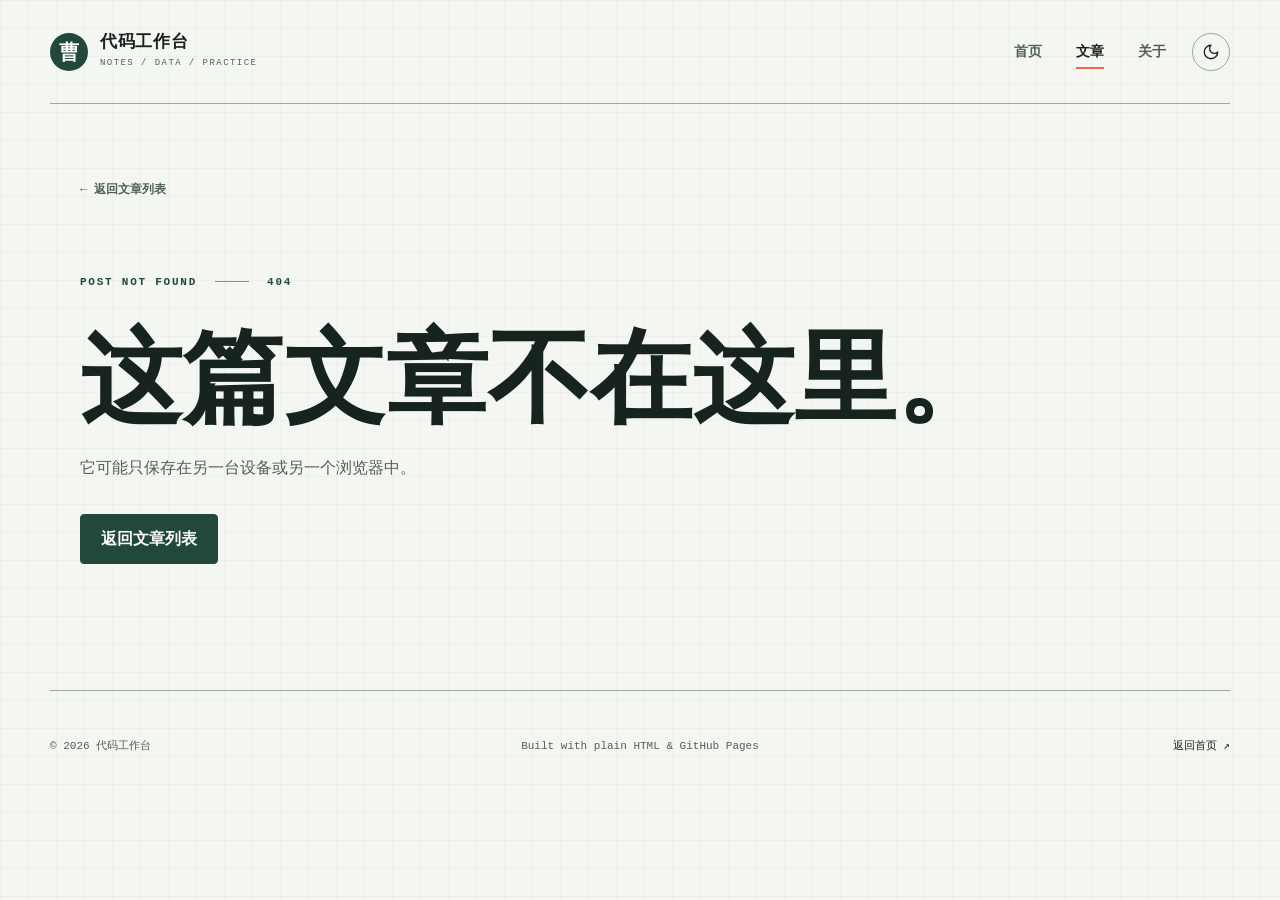
==== post.html @ bc6daee1 "Add browser blog editor and WeChat export" ====
<!doctype html>
<html lang="zh-CN">
<head>
  <meta charset="utf-8">
  <meta name="viewport" content="width=device-width, initial-scale=1">
  <meta name="description" content="代码工作台文章。">
  <meta name="theme-color" content="#f3f6f1">
  <title>文章｜代码工作台</title>
  <link rel="icon" href="assets/favicon.svg" type="image/svg+xml">
  <link rel="stylesheet" href="styles.css">
</head>
<body data-page="custom-post">
  <a class="skip-link" href="#main">跳到正文</a>
  <header class="site-shell site-header">
    <a class="wordmark" href="index.html" aria-label="代码工作台首页">
      <span class="wordmark-mark" aria-hidden="true">曹</span>
      <span><strong>代码工作台</strong><small>NOTES / DATA / PRACTICE</small></span>
    </a>
    <nav class="site-nav" aria-label="主导航">
      <a href="index.html">首页</a>
      <a class="is-current" href="index.html#writing" aria-current="page">文章</a>
      <a href="about.html">关于</a>
      <button class="theme-toggle" type="button" data-theme-toggle aria-label="切换到深色模式" aria-pressed="false" title="切换配色">
        <svg class="icon-moon" aria-hidden="true" viewBox="0 0 24 24"><path d="M12 3a6 6 0 0 0 9 9 9 9 0 1 1-9-9Z"></path></svg>
        <svg class="icon-sun" aria-hidden="true" viewBox="0 0 24 24"><circle cx="12" cy="12" r="4"></circle><path d="M12 2v2M12 20v2M4.93 4.93l1.42 1.42M17.66 17.66l1.41 1.41M2 12h2M20 12h2M6.34 17.66l-1.41 1.41M19.07 4.93l-1.41 1.41"></path></svg>
      </button>
    </nav>
  </header>

  <main class="site-shell article-main article-main-wide dynamic-article-main" id="main">
    <a class="back-link" href="index.html#writing">← 返回文章列表</a>
    <article id="dynamicArticle" hidden>
      <header class="article-header dynamic-article-header">
        <p class="eyebrow"><span id="dynamicCategory">NOTE</span><span id="dynamicDate"></span></p>
        <h1 id="dynamicTitle"></h1>
        <p class="article-deck" id="dynamicSummary"></p>
        <div class="article-meta"><span id="dynamicReadTime"></span><span id="dynamicCategoryMeta"></span><span>曹雪龙</span></div>
        <div class="article-page-actions">
          <button class="button button-outline" type="button" data-wechat-preview>
            <svg aria-hidden="true" viewBox="0 0 24 24"><path d="M4 5h16v14H4zM8 9h8M8 13h5"></path></svg>
            公众号版
          </button>
          <button class="button button-primary" type="button" data-copy-wechat>
            <svg aria-hidden="true" viewBox="0 0 24 24"><rect x="8" y="8" width="11" height="11" rx="2"></rect><path d="M16 8V6a2 2 0 0 0-2-2H6a2 2 0 0 0-2 2v8a2 2 0 0 0 2 2h2"></path></svg>
            复制正文
          </button>
          <button class="icon-button icon-button-danger" type="button" data-delete-current-post aria-label="删除这篇文章" title="删除这篇文章">
            <svg aria-hidden="true" viewBox="0 0 24 24"><path d="M4 7h16M9 7V4h6v3M7 7l1 14h8l1-14M10 11v6M14 11v6"></path></svg>
          </button>
        </div>
      </header>
      <div class="article-body markdown-body" id="dynamicBody"></div>
      <footer class="article-footer"><p>© 2026 代码工作台</p><a href="index.html#writing">继续阅读 ↗</a></footer>
    </article>

    <section class="not-found" id="dynamicArticleMissing" hidden>
      <p class="eyebrow"><span>POST NOT FOUND</span><span>404</span></p>
      <h1 class="not-found-title">这篇文章不在这里。</h1>
      <p>它可能只保存在另一台设备或另一个浏览器中。</p>
      <p class="not-found-action"><a class="button button-primary" href="index.html#writing">返回文章列表</a></p>
    </section>
  </main>

  <footer class="site-shell site-footer">
    <p>© 2026 代码工作台</p>
    <p>Built with plain HTML &amp; GitHub Pages</p>
    <a href="index.html">返回首页 ↗</a>
  </footer>
  <div id="blogEditorRoot"></div>
  <script src="assets/vendor/marked.umd.js"></script>
  <script src="assets/vendor/purify.min.js"></script>
  <script src="blog.js"></script>
  <script src="script.js"></script>
</body>
</html>
---- styles.css ----
:root {
  color-scheme: light;
  --paper: #f3f6f1;
  --paper-raised: #fbfcf8;
  --ink: #17231f;
  --ink-soft: #50615b;
  --line: #ccd7cf;
  --line-strong: #99aaa0;
  --forest: #21483a;
  --blue: #2859d6;
  --coral: #ef684d;
  --sun: #e9c94a;
  --selection: #d6e4ff;
  --shadow: 0 18px 50px rgba(27, 52, 43, 0.08);
  --display: "Source Han Serif SC", "Noto Serif CJK SC", "Songti SC", "STSong", serif;
  --body: "PingFang SC", "Microsoft YaHei", "Noto Sans CJK SC", sans-serif;
  --mono: "IBM Plex Mono", "SFMono-Regular", Consolas, "Liberation Mono", monospace;
  --radius: 6px;
  --page: min(1180px, calc(100vw - 72px));
}

[data-theme="dark"] {
  color-scheme: dark;
  --paper: #111916;
  --paper-raised: #17231f;
  --ink: #eef5ef;
  --ink-soft: #a7b7af;
  --line: #30433b;
  --line-strong: #587066;
  --forest: #b8d7c6;
  --blue: #8db1ff;
  --coral: #ff947e;
  --sun: #f0d96c;
  --selection: #294d83;
  --shadow: 0 18px 50px rgba(0, 0, 0, 0.22);
}

*,
*::before,
*::after {
  box-sizing: border-box;
}

html {
  scroll-behavior: smooth;
}

body {
  margin: 0;
  min-width: 320px;
  color: var(--ink);
  background-color: var(--paper);
  background-image:
    linear-gradient(rgba(82, 111, 96, 0.045) 1px, transparent 1px),
    linear-gradient(90deg, rgba(82, 111, 96, 0.045) 1px, transparent 1px);
  background-size: 28px 28px;
  font-family: var(--body);
  font-size: 16px;
  line-height: 1.75;
  text-rendering: optimizeLegibility;
}

::selection {
  color: var(--ink);
  background: var(--selection);
}

a {
  color: inherit;
  text-decoration-thickness: 1px;
  text-underline-offset: 0.2em;
}

button,
a {
  -webkit-tap-highlight-color: transparent;
}

button {
  font: inherit;
}

svg {
  display: block;
  fill: none;
  stroke: currentColor;
  stroke-linecap: round;
  stroke-linejoin: round;
  stroke-width: 1.7;
}

img {
  display: block;
  max-width: 100%;
}

:focus-visible {
  outline: 3px solid var(--blue);
  outline-offset: 4px;
}

.skip-link {
  position: fixed;
  top: 12px;
  left: 12px;
  z-index: 50;
  padding: 10px 14px;
  color: var(--paper-raised);
  background: var(--ink);
  transform: translateY(-160%);
}

.skip-link:focus {
  transform: translateY(0);
}

.site-shell {
  width: var(--page);
  margin: 0 auto;
}

.site-header {
  display: flex;
  align-items: center;
  justify-content: space-between;
  min-height: 104px;
  border-bottom: 1px solid var(--line-strong);
}

.wordmark {
  display: inline-flex;
  gap: 12px;
  align-items: center;
  text-decoration: none;
}

.wordmark-mark {
  display: grid;
  width: 38px;
  height: 38px;
  place-items: center;
  color: var(--paper-raised);
  background: var(--forest);
  border-radius: 50%;
  font-family: var(--display);
  font-size: 20px;
  font-weight: 700;
  line-height: 1;
}

.wordmark strong,
.wordmark small {
  display: block;
}

.wordmark strong {
  font-family: var(--display);
  font-size: 17px;
  letter-spacing: 0.04em;
  line-height: 1.35;
}

.wordmark small {
  margin-top: 2px;
  color: var(--ink-soft);
  font-family: var(--mono);
  font-size: 9px;
  letter-spacing: 0.16em;
}

.site-nav {
  display: flex;
  gap: 6px;
  align-items: center;
}

.site-nav > a {
  position: relative;
  padding: 10px 14px;
  color: var(--ink-soft);
  font-size: 14px;
  font-weight: 600;
  text-decoration: none;
}

.site-nav > a::after {
  position: absolute;
  right: 14px;
  bottom: 5px;
  left: 14px;
  height: 2px;
  background: var(--coral);
  content: "";
  opacity: 0;
  transform: scaleX(0.3);
  transition: opacity 180ms ease, transform 180ms ease;
}

.site-nav > a:hover,
.site-nav > a.is-current {
  color: var(--ink);
}

.site-nav > a:hover::after,
.site-nav > a.is-current::after {
  opacity: 1;
  transform: scaleX(1);
}

.theme-toggle {
  display: grid;
  width: 38px;
  height: 38px;
  margin-left: 6px;
  padding: 9px;
  color: var(--ink);
  background: transparent;
  border: 1px solid var(--line-strong);
  border-radius: 50%;
  cursor: pointer;
  transition: background-color 180ms ease, color 180ms ease, transform 180ms ease;
}

.theme-toggle:hover {
  color: var(--paper-raised);
  background: var(--forest);
  transform: rotate(12deg);
}

.hero {
  position: relative;
  display: grid;
  grid-template-columns: minmax(0, 1.5fr) minmax(220px, 0.58fr);
  gap: 80px;
  min-height: 650px;
  padding: 104px 0 86px;
  border-bottom: 1px solid var(--line-strong);
}

.hero-copy {
  position: relative;
  z-index: 2;
  align-self: center;
}

.eyebrow {
  display: flex;
  gap: 18px;
  align-items: center;
  margin: 0 0 28px;
  color: var(--forest);
  font-family: var(--mono);
  font-size: 11px;
  font-weight: 700;
  letter-spacing: 0.16em;
  text-transform: uppercase;
}

.eyebrow > span + span::before {
  display: inline-block;
  width: 34px;
  height: 1px;
  margin: 0 18px 3px 0;
  background: currentColor;
  content: "";
  opacity: 0.55;
}

.hero h1,
.about-intro h1,
.article-header h1 {
  margin: 0;
  font-family: var(--display);
  font-weight: 700;
  letter-spacing: 0;
  line-height: 1.22;
}

.hero h1 {
  max-width: 760px;
  font-size: clamp(3rem, 6.5vw, 6.15rem);
}

.hero h1 > span {
  display: block;
  color: var(--forest);
}

.hero-intro {
  max-width: 620px;
  margin: 32px 0 0;
  color: var(--ink-soft);
  font-size: 18px;
  line-height: 1.9;
}

.hero-actions {
  display: flex;
  flex-wrap: wrap;
  gap: 28px;
  align-items: center;
  margin-top: 38px;
}

.button {
  display: inline-flex;
  gap: 22px;
  align-items: center;
  justify-content: space-between;
  min-height: 50px;
  padding: 0 20px;
  border: 1px solid var(--forest);
  border-radius: 4px;
  font-weight: 650;
  text-decoration: none;
  transition: background-color 180ms ease, color 180ms ease, transform 180ms ease;
}

.button svg {
  width: 19px;
}

.button-primary {
  color: var(--paper-raised);
  background: var(--forest);
}

.button-primary:hover {
  color: var(--ink);
  background: var(--sun);
  transform: translateY(-2px);
}

.text-link {
  display: inline-flex;
  gap: 7px;
  align-items: center;
  color: var(--blue);
  font-size: 14px;
  font-weight: 700;
  text-decoration: none;
}

.text-link span {
  transition: transform 180ms ease;
}

.text-link:hover span {
  transform: translate(2px, -2px);
}

.field-note {
  position: relative;
  z-index: 2;
  align-self: center;
  padding: 28px 28px 24px;
  background: color-mix(in srgb, var(--paper-raised) 90%, transparent);
  border-top: 3px solid var(--coral);
  box-shadow: var(--shadow);
  transform: rotate(1.5deg);
}

.field-note-index {
  position: absolute;
  top: -24px;
  right: 18px;
  color: var(--coral);
  font-family: var(--display);
  font-size: 6.2rem;
  font-weight: 700;
  line-height: 1;
  opacity: 0.2;
}

.field-note-label {
  margin: 0 0 32px;
  color: var(--coral);
  font-family: var(--mono);
  font-size: 10px;
  font-weight: 700;
  letter-spacing: 0.18em;
}

.field-note-quote {
  margin: 0;
  font-family: var(--display);
  font-size: 24px;
  font-weight: 700;
  line-height: 1.65;
}

.field-note-meta {
  display: grid;
  gap: 16px;
  margin: 34px 0 0;
  padding-top: 18px;
  border-top: 1px solid var(--line);
}

.field-note-meta > div {
  display: grid;
  grid-template-columns: 70px 1fr;
  gap: 12px;
}

.field-note-meta dt,
.field-note-meta dd {
  margin: 0;
  font-size: 12px;
}

.field-note-meta dt {
  color: var(--ink-soft);
  font-family: var(--mono);
}

.field-note-meta dd {
  font-weight: 600;
}

.hero-visual {
  position: absolute;
  right: 11%;
  bottom: 4%;
  z-index: 0;
  width: 320px;
  opacity: 0.8;
  pointer-events: none;
}

.writing-section,
.now-section {
  padding: 104px 0;
}

.writing-section {
  border-bottom: 1px solid var(--line-strong);
}

.section-heading {
  display: flex;
  gap: 32px;
  align-items: end;
  justify-content: space-between;
  margin-bottom: 42px;
}

.section-heading .eyebrow {
  margin-bottom: 12px;
}

.section-heading h2,
.now-heading h2 {
  margin: 0;
  font-family: var(--display);
  font-size: clamp(2.35rem, 4.5vw, 4.4rem);
  line-height: 1.15;
}

.section-note {
  max-width: 280px;
  margin: 0 0 8px;
  color: var(--ink-soft);
  font-size: 13px;
  text-align: right;
}

.post-list {
  border-top: 1px solid var(--line-strong);
}

.post-row {
  position: relative;
  display: grid;
  grid-template-columns: 66px minmax(0, 1fr) 126px 42px;
  gap: 24px;
  align-items: center;
  min-height: 190px;
  padding: 30px 0;
  border-bottom: 1px solid var(--line);
}

.post-row::before {
  position: absolute;
  top: -1px;
  bottom: -1px;
  left: 0;
  width: 0;
  background: var(--coral);
  content: "";
  transition: width 180ms ease;
}

.post-row:hover::before {
  width: 4px;
}

.post-number {
  color: var(--line-strong);
  font-family: var(--mono);
  font-size: 12px;
  letter-spacing: 0.1em;
}

.post-kicker {
  margin: 0 0 8px;
  color: var(--coral);
  font-family: var(--mono);
  font-size: 10px;
  font-weight: 700;
  letter-spacing: 0.1em;
}

.post-main h3 {
  margin: 0;
  font-family: var(--display);
  font-size: clamp(1.45rem, 2.4vw, 2.2rem);
  line-height: 1.35;
}

.post-main h3 a {
  text-decoration: none;
}

.post-main h3 a:hover {
  color: var(--blue);
}

.post-main > p:last-child {
  max-width: 680px;
  margin: 10px 0 0;
  color: var(--ink-soft);
  font-size: 14px;
}

.post-meta {
  display: grid;
  gap: 4px;
  color: var(--ink-soft);
  font-family: var(--mono);
  font-size: 11px;
}

.post-arrow {
  display: grid;
  width: 38px;
  height: 38px;
  place-items: center;
  color: var(--ink);
  border: 1px solid var(--line-strong);
  border-radius: 50%;
  text-decoration: none;
  transition: background-color 180ms ease, color 180ms ease, transform 180ms ease;
}

.post-arrow svg {
  width: 18px;
}

.post-row:hover .post-arrow {
  color: var(--paper-raised);
  background: var(--forest);
  transform: translateX(4px);
}

.now-grid {
  display: grid;
  grid-template-columns: repeat(3, 1fr);
  border-top: 1px solid var(--line-strong);
  border-left: 1px solid var(--line-strong);
}

.now-heading {
  margin-bottom: 34px;
}

.now-heading .eyebrow {
  margin-bottom: 12px;
}

.now-card {
  position: relative;
  min-height: 240px;
  padding: 30px;
  border-right: 1px solid var(--line-strong);
  border-bottom: 1px solid var(--line-strong);
}

.now-card-featured {
  background: color-mix(in srgb, var(--sun) 16%, transparent);
}

.now-index {
  display: inline-grid;
  width: 26px;
  height: 26px;
  place-items: center;
  color: var(--blue);
  border: 1px solid var(--blue);
  border-radius: 50%;
  font-family: var(--mono);
  font-size: 10px;
}

.now-card h3 {
  margin: 38px 0 12px;
  font-family: var(--display);
  font-size: 25px;
}

.now-card p {
  margin: 0;
  color: var(--ink-soft);
  font-size: 14px;
}

.site-footer {
  display: grid;
  grid-template-columns: 1fr auto 1fr;
  gap: 24px;
  align-items: center;
  min-height: 112px;
  border-top: 1px solid var(--line-strong);
  color: var(--ink-soft);
  font-family: var(--mono);
  font-size: 11px;
}

.site-footer p {
  margin: 0;
}

.site-footer p:nth-child(2) {
  text-align: center;
}

.site-footer a {
  justify-self: end;
  color: var(--ink);
  text-decoration: none;
}

.about-main {
  padding: 96px 0 112px;
}

.about-intro {
  display: grid;
  grid-template-columns: minmax(0, 1.1fr) minmax(300px, 0.75fr);
  gap: 80px;
  align-items: end;
  padding-bottom: 78px;
  border-bottom: 1px solid var(--line-strong);
}

.about-intro h1 {
  font-size: clamp(3.3rem, 7vw, 6.8rem);
}

.about-lead {
  margin: 0 0 14px;
  color: var(--ink-soft);
  font-size: 18px;
  line-height: 1.9;
}

.about-grid {
  display: grid;
  grid-template-columns: 1.1fr 0.9fr;
  gap: 24px;
  padding-top: 24px;
}

.about-card {
  min-height: 360px;
  padding: 38px;
  background: color-mix(in srgb, var(--paper-raised) 85%, transparent);
  border: 1px solid var(--line);
}

.about-card-profile {
  background: var(--forest);
  color: var(--paper-raised);
}

.about-card-profile .card-label,
.about-card-profile .text-link {
  color: var(--sun);
}

.card-label {
  margin: 0 0 42px;
  color: var(--coral);
  font-family: var(--mono);
  font-size: 10px;
  font-weight: 700;
  letter-spacing: 0.15em;
}

.about-card h2 {
  margin: 0 0 24px;
  font-family: var(--display);
  font-size: clamp(1.8rem, 3vw, 2.75rem);
  line-height: 1.3;
}

.about-card > p:not(.card-label) {
  margin: 0 0 16px;
  color: inherit;
  opacity: 0.78;
}

.about-card .text-link {
  margin-top: 20px;
}

.topic-list {
  margin: 0;
  padding: 0;
  list-style: none;
}

.topic-list li {
  display: flex;
  gap: 18px;
  align-items: center;
  padding: 16px 0;
  border-bottom: 1px solid var(--line);
  font-family: var(--display);
  font-size: 20px;
  font-weight: 700;
}

.topic-list span {
  color: var(--coral);
  font-family: var(--mono);
  font-size: 10px;
}

.about-card-wide {
  grid-column: 1 / -1;
  min-height: 0;
}

.principle-row {
  display: grid;
  grid-template-columns: repeat(3, 1fr);
  gap: 36px;
}

.principle-row p {
  margin: 0;
  padding-top: 18px;
  color: var(--ink-soft);
  border-top: 2px solid var(--line-strong);
  font-size: 14px;
}

.principle-row strong {
  display: block;
  margin-bottom: 8px;
  color: var(--ink);
  font-family: var(--display);
  font-size: 22px;
}

.article-main {
  max-width: 920px;
  margin: 0 auto;
  padding: 70px 0 110px;
}

.back-link {
  display: inline-block;
  margin-bottom: 72px;
  color: var(--ink-soft);
  font-family: var(--mono);
  font-size: 12px;
  font-weight: 700;
  text-decoration: none;
}

.back-link:hover {
  color: var(--blue);
}

.article-header {
  padding-bottom: 46px;
  border-bottom: 1px solid var(--line-strong);
}

.article-header .eyebrow {
  margin-bottom: 18px;
}

.article-header h1 {
  max-width: 820px;
  font-size: clamp(2.7rem, 6vw, 5.2rem);
}

.article-deck {
  max-width: 700px;
  margin: 28px 0 0;
  color: var(--ink-soft);
  font-family: var(--display);
  font-size: 21px;
  line-height: 1.75;
}

.article-meta {
  display: flex;
  flex-wrap: wrap;
  gap: 10px 26px;
  margin-top: 34px;
  color: var(--ink-soft);
  font-family: var(--mono);
  font-size: 11px;
}

.article-body {
  padding: 54px 8% 30px;
}

.article-body p {
  margin: 0 0 24px;
  font-family: var(--display);
  font-size: 19px;
  line-height: 2;
}

.article-body h2 {
  margin: 58px 0 20px;
  font-family: var(--display);
  font-size: 32px;
  line-height: 1.4;
}

.article-body blockquote {
  margin: 46px 0;
  padding: 26px 30px;
  color: var(--forest);
  background: color-mix(in srgb, var(--sun) 14%, transparent);
  border-left: 4px solid var(--coral);
  font-family: var(--display);
  font-size: 22px;
  font-weight: 700;
  line-height: 1.8;
}

.article-footer {
  display: flex;
  flex-wrap: wrap;
  gap: 24px;
  align-items: center;
  justify-content: space-between;
  margin-top: 48px;
  padding-top: 28px;
  border-top: 1px solid var(--line-strong);
  color: var(--ink-soft);
  font-family: var(--mono);
  font-size: 11px;
}

.article-footer p {
  margin: 0;
}

@media (max-width: 980px) {
  :root {
    --page: min(100% - 40px, 860px);
  }

  .hero {
    grid-template-columns: 1fr;
    gap: 44px;
    padding: 82px 0 74px;
  }

  .field-note {
    width: min(420px, 100%);
    justify-self: end;
  }

  .hero-visual {
    right: -20px;
    bottom: 20%;
    width: 250px;
  }

  .about-intro {
    grid-template-columns: 1fr;
    gap: 42px;
  }

  .post-row {
    grid-template-columns: 48px minmax(0, 1fr) 42px;
  }

  .post-meta {
    display: none;
  }

  .now-grid {
    grid-template-columns: 1fr;
  }

  .now-card {
    min-height: 0;
  }

  .about-grid {
    grid-template-columns: 1fr;
  }

  .about-card-wide {
    grid-column: auto;
  }
}

@media (max-width: 680px) {
  :root {
    --page: calc(100% - 32px);
  }

  body {
    background-size: 22px 22px;
  }

  .site-header {
    min-height: 84px;
  }

  .wordmark small {
    display: none;
  }

  .site-nav > a {
    display: none;
  }

  .site-nav > a.is-current {
    display: block;
    padding-right: 4px;
  }

  .site-nav > a.is-current::after {
    display: none;
  }

  .hero {
    min-height: auto;
    padding: 58px 0 66px;
  }

  .eyebrow {
    font-size: 9px;
  }

  .hero h1 {
    font-size: clamp(2.75rem, 14vw, 4.1rem);
    line-height: 1.18;
  }

  .hero-intro {
    margin-top: 24px;
    font-size: 16px;
  }

  .hero-actions {
    gap: 20px;
    margin-top: 28px;
  }

  .field-note {
    padding: 24px 22px;
    transform: none;
  }

  .field-note-quote {
    font-size: 20px;
  }

  .hero-visual {
    display: none;
  }

  .writing-section,
  .now-section {
    padding: 72px 0;
  }

  .section-heading {
    display: block;
  }

  .section-note {
    margin-top: 16px;
    text-align: left;
  }

  .post-row {
    grid-template-columns: 38px minmax(0, 1fr);
    gap: 12px;
    min-height: 0;
    padding: 26px 0;
  }

  .post-arrow {
    display: none;
  }

  .post-main h3 {
    font-size: 1.55rem;
  }

  .now-card {
    padding: 24px;
  }

  .site-footer {
    grid-template-columns: 1fr;
    gap: 8px;
    padding: 26px 0;
  }

  .site-footer p:nth-child(2) {
    text-align: left;
  }

  .site-footer a {
    justify-self: start;
  }

  .about-main {
    padding: 64px 0 80px;
  }

  .about-intro {
    padding-bottom: 56px;
  }

  .about-intro h1 {
    font-size: clamp(2.8rem, 13vw, 4.2rem);
  }

  .about-lead {
    font-size: 16px;
  }

  .about-card {
    min-height: 0;
    padding: 28px 24px;
  }

  .principle-row {
    grid-template-columns: 1fr;
    gap: 26px;
  }

  .article-main {
    padding: 48px 0 74px;
  }

  .back-link {
    margin-bottom: 48px;
  }

  .article-header h1 {
    font-size: clamp(2.45rem, 11vw, 3.6rem);
  }

  .article-deck {
    font-size: 18px;
  }

  .article-body {
    padding: 40px 0 18px;
  }

  .article-body p {
    font-size: 17px;
    line-height: 1.95;
  }

  .article-body h2 {
    margin-top: 46px;
    font-size: 27px;
  }

  .article-body blockquote {
    margin: 36px 0;
    padding: 22px;
    font-size: 19px;
  }
}

@media (prefers-reduced-motion: reduce) {
  html {
    scroll-behavior: auto;
  }

  *,
  *::before,
  *::after {
    scroll-behavior: auto !important;
    transition-duration: 0.01ms !important;
    animation-duration: 0.01ms !important;
    animation-iteration-count: 1 !important;
  }
}

/* Analysis and interaction additions */

.visually-hidden {
  position: absolute !important;
  width: 1px !important;
  height: 1px !important;
  padding: 0 !important;
  margin: -1px !important;
  overflow: hidden !important;
  clip: rect(0, 0, 0, 0) !important;
  white-space: nowrap !important;
  border: 0 !important;
}

.theme-toggle .icon-sun {
  display: none;
}

[data-theme="dark"] .theme-toggle .icon-moon {
  display: none;
}

[data-theme="dark"] .theme-toggle .icon-sun {
  display: block;
}

.button-outline {
  min-height: 44px;
  color: var(--ink);
  border-color: var(--line-strong);
  background: transparent;
}

.button-outline:hover {
  color: var(--paper-raised);
  background: var(--forest);
  border-color: var(--forest);
  transform: translateY(-2px);
}

.reveal {
  opacity: 0;
  transform: translateY(18px);
  transition: opacity 520ms ease, transform 520ms cubic-bezier(0.22, 1, 0.36, 1);
}

.reveal.is-visible {
  opacity: 1;
  transform: translateY(0);
}

.article-main-wide {
  max-width: 1120px;
}

.analysis-header h1 {
  max-width: 1000px;
}

.analysis-snapshot {
  margin: 0 0 58px;
}

.snapshot-heading {
  display: flex;
  gap: 40px;
  align-items: end;
  justify-content: space-between;
  margin-bottom: 30px;
}

.snapshot-heading h2 {
  margin: 0;
  font-family: var(--display);
  font-size: clamp(2rem, 4vw, 3.35rem);
  line-height: 1.2;
}

.snapshot-heading .eyebrow {
  margin-bottom: 12px;
}

.stat-band {
  display: grid;
  grid-template-columns: repeat(3, 1fr);
  border-top: 1px solid var(--line-strong);
  border-bottom: 1px solid var(--line-strong);
}

.stat-item {
  position: relative;
  display: grid;
  align-content: start;
  min-height: 190px;
  padding: 30px 28px;
  border-right: 1px solid var(--line-strong);
}

.stat-item:last-child {
  border-right: 0;
}

.stat-item-accent::before {
  position: absolute;
  top: -1px;
  right: 28px;
  left: 28px;
  height: 4px;
  background: var(--coral);
  content: "";
}

.stat-value {
  color: var(--forest);
  font-family: var(--display);
  font-size: clamp(2.8rem, 5vw, 5rem);
  font-weight: 700;
  line-height: 1;
}

.stat-label {
  margin-top: 18px;
  font-family: var(--mono);
  font-size: 11px;
  font-weight: 700;
  letter-spacing: 0.08em;
}

.stat-detail {
  margin-top: 8px;
  color: var(--ink-soft);
  font-size: 13px;
}

.snapshot-note {
  margin: 20px 0 0 !important;
  color: var(--ink-soft);
  font-family: var(--body) !important;
  font-size: 13px !important;
  line-height: 1.8 !important;
}

.chart-panel {
  margin: 62px -8% 72px;
  padding: 34px;
  background: color-mix(in srgb, var(--paper-raised) 86%, transparent);
  border: 1px solid var(--line-strong);
  border-radius: var(--radius);
  box-shadow: var(--shadow);
}

.chart-heading,
.ranking-heading {
  display: flex;
  gap: 32px;
  align-items: end;
  justify-content: space-between;
  margin-bottom: 30px;
}

.chart-heading .eyebrow,
.ranking-heading .eyebrow,
.method-note .eyebrow {
  margin-bottom: 10px;
}

.chart-heading h2,
.ranking-heading h2 {
  margin: 0;
  font-family: var(--display);
  font-size: clamp(1.8rem, 3.2vw, 2.75rem);
  line-height: 1.25;
}

.chart-legend {
  display: flex;
  flex-wrap: wrap;
  gap: 18px;
  align-items: center;
  color: var(--ink-soft);
  font-family: var(--mono);
  font-size: 10px;
  letter-spacing: 0.06em;
}

.chart-legend > span {
  display: inline-flex;
  gap: 7px;
  align-items: center;
}

.swatch {
  display: inline-block;
  width: 24px;
  height: 7px;
  border-radius: 2px;
}

.swatch-2025 {
  background: var(--line-strong);
}

.swatch-2026 {
  background: var(--blue);
}

.swatch-up {
  background: var(--coral);
}

.swatch-down {
  background: var(--forest);
}

.chart-scroll {
  width: 100%;
  overflow-x: auto;
  overscroll-behavior-inline: contain;
}

.bar-chart,
.change-chart {
  width: 100%;
  min-width: 760px;
  height: auto;
  overflow: visible;
  stroke: none;
}

.chart-grid {
  stroke: var(--line);
  stroke-width: 1;
  stroke-dasharray: 3 5;
}

.chart-zero {
  stroke: var(--line-strong);
  stroke-width: 1.5;
  stroke-dasharray: none;
}

.chart-tick,
.chart-label,
.chart-value,
.chart-delta,
.chart-count {
  font-family: var(--body);
  font-size: 13px;
  font-weight: 600;
}

.chart-tick {
  fill: var(--ink-soft);
  font-family: var(--mono);
  font-size: 10px;
  font-weight: 500;
}

.chart-label {
  fill: var(--ink);
}

.chart-value,
.chart-count {
  fill: var(--ink-soft);
  font-family: var(--mono);
  font-size: 11px;
}

.chart-delta {
  font-family: var(--mono);
  font-size: 10px;
}

.chart-delta.is-up {
  fill: var(--coral);
}

.chart-delta.is-down {
  fill: var(--forest);
}

.chart-delta.is-flat {
  fill: var(--ink-soft);
}

.bar-track {
  fill: color-mix(in srgb, var(--line) 38%, transparent);
}

.bar-2025 {
  fill: var(--line-strong);
}

.bar-2026 {
  fill: var(--blue);
}

.bar-up {
  fill: var(--coral);
}

.bar-down {
  fill: var(--forest);
}

.chart-caption {
  margin: 18px 0 0 !important;
  color: var(--ink-soft);
  font-family: var(--mono) !important;
  font-size: 10px !important;
  line-height: 1.7 !important;
}

.chart-error {
  margin: 0 !important;
  padding: 28px;
  color: var(--ink-soft);
  font-family: var(--body) !important;
  font-size: 14px !important;
}

.ranking-section {
  margin: 78px -8% 20px;
  padding-top: 48px;
  border-top: 1px solid var(--line-strong);
}

.table-toolbar {
  display: grid;
  grid-template-columns: minmax(220px, 1fr) auto auto;
  gap: 14px;
  align-items: end;
  margin: 32px 0 18px;
}

.search-field {
  display: grid;
  grid-template-columns: 18px 1fr;
  gap: 10px;
  align-items: center;
  min-height: 46px;
  padding: 0 14px;
  border: 1px solid var(--line-strong);
  border-radius: 4px;
  background: var(--paper-raised);
}

.search-field svg {
  width: 18px;
  color: var(--ink-soft);
}

.search-field input,
.filter-field select {
  width: 100%;
  min-height: 42px;
  color: var(--ink);
  background: transparent;
  border: 0;
  border-radius: 0;
  outline: 0;
  font: inherit;
}

.search-field:focus-within,
.filter-field select:focus-visible {
  outline: 3px solid var(--blue);
  outline-offset: 3px;
}

.filter-field {
  display: grid;
  gap: 5px;
  color: var(--ink-soft);
  font-family: var(--mono);
  font-size: 9px;
  letter-spacing: 0.05em;
}

.filter-field select {
  min-height: 46px;
  padding: 0 34px 0 12px;
  border: 1px solid var(--line-strong);
  border-radius: 4px;
  background: var(--paper-raised);
}

.table-count {
  margin: 0 0 12px;
  color: var(--ink-soft);
  font-family: var(--mono);
  font-size: 10px;
  white-space: nowrap;
}

.table-scroll {
  overflow: auto;
  border: 1px solid var(--line-strong);
  border-radius: var(--radius);
  background: var(--paper-raised);
}

.data-table {
  width: 100%;
  min-width: 860px;
  border-collapse: collapse;
  font-size: 13px;
}

.data-table th,
.data-table td {
  padding: 14px 16px;
  border-bottom: 1px solid var(--line);
  text-align: left;
  vertical-align: middle;
}

.data-table thead th {
  position: sticky;
  top: 0;
  z-index: 1;
  padding: 0;
  color: var(--ink-soft);
  background: color-mix(in srgb, var(--paper) 94%, var(--forest));
  font-family: var(--mono);
  font-size: 9px;
  letter-spacing: 0.05em;
  white-space: nowrap;
}

.data-table tbody tr:last-child th,
.data-table tbody tr:last-child td {
  border-bottom: 0;
}

.data-table tbody tr:hover {
  background: color-mix(in srgb, var(--sun) 8%, transparent);
}

.sort-button {
  display: inline-flex;
  gap: 6px;
  align-items: center;
  min-height: 45px;
  padding: 0 16px;
  color: inherit;
  background: transparent;
  border: 0;
  cursor: pointer;
  font: inherit;
  font-weight: 700;
}

.sort-button:hover {
  color: var(--blue);
}

.sort-button span {
  color: var(--coral);
}

.school-cell {
  min-width: 240px;
  color: var(--ink);
  font-weight: 600;
  text-align: left;
}

.number-cell {
  font-family: var(--mono);
  font-variant-numeric: tabular-nums;
  text-align: right !important;
}

.number-cell.is-up,
.number-cell.is-down {
  font-weight: 700;
}

.is-up {
  color: var(--coral);
}

.is-down {
  color: var(--forest);
}

.is-flat,
.muted-cell {
  color: var(--ink-soft);
}

.status-badge {
  display: inline-flex;
  min-width: 54px;
  min-height: 24px;
  align-items: center;
  justify-content: center;
  padding: 2px 8px;
  border: 1px solid var(--line-strong);
  border-radius: 999px;
  font-family: var(--mono);
  font-size: 9px;
  white-space: nowrap;
}

.status-up,
.status-new {
  color: var(--coral);
  border-color: color-mix(in srgb, var(--coral) 65%, var(--line));
}

.status-down,
.status-left {
  color: var(--forest);
  border-color: color-mix(in srgb, var(--forest) 55%, var(--line));
}

.status-same {
  color: var(--ink-soft);
}

.empty-table {
  padding: 42px !important;
  color: var(--ink-soft);
  text-align: center !important;
}

.method-note {
  margin-top: 72px;
  padding: 40px;
  background: color-mix(in srgb, var(--sun) 11%, transparent);
  border-top: 3px solid var(--coral);
}

.method-note h2 {
  margin-top: 0;
}

.method-note ol {
  margin: 24px 0;
  padding-left: 24px;
}

.method-note li {
  margin-bottom: 12px;
  padding-left: 8px;
  color: var(--ink-soft);
  font-size: 14px;
}

.method-note strong {
  color: var(--ink);
}

.method-note code {
  padding: 2px 5px;
  color: var(--forest);
  background: color-mix(in srgb, var(--paper-raised) 75%, transparent);
  font-family: var(--mono);
  font-size: 0.9em;
}

.method-caveat {
  margin: 0 !important;
  padding-top: 18px;
  border-top: 1px solid var(--line-strong);
  font-family: var(--body) !important;
  font-size: 13px !important;
  line-height: 1.8 !important;
}

.not-found-title {
  margin: 20px 0 10px;
  font-family: var(--display);
  font-size: clamp(3rem, 8vw, 7rem);
  line-height: 1.15;
}

.not-found-action {
  margin-top: 32px;
}

@media (max-width: 980px) {
  .chart-panel,
  .ranking-section {
    margin-right: 0;
    margin-left: 0;
  }

  .chart-panel {
    padding: 24px;
  }

  .table-toolbar {
    grid-template-columns: minmax(0, 1fr) minmax(150px, 0.45fr);
  }

  .table-count {
    grid-column: 1 / -1;
    margin: 0;
  }
}

@media (max-width: 680px) {
  .wordmark > span:last-child {
    display: none;
  }

  .site-nav {
    gap: 0;
  }

  .site-nav > a {
    display: block;
    padding: 9px 7px;
    font-size: 12px;
  }

  .site-nav > a::after {
    display: none;
  }

  .theme-toggle {
    width: 34px;
    height: 34px;
    margin-left: 3px;
    padding: 8px;
  }

  .article-main-wide {
    max-width: none;
  }

  .snapshot-heading,
  .chart-heading,
  .ranking-heading {
    display: block;
  }

  .stat-band {
    grid-template-columns: 1fr;
  }

  .stat-item {
    min-height: 0;
    padding: 24px 4px;
    border-right: 0;
    border-bottom: 1px solid var(--line);
  }

  .stat-item:last-child {
    border-bottom: 0;
  }

  .stat-item-accent::before {
    right: 4px;
    left: 4px;
  }

  .stat-value {
    font-size: 3.6rem;
  }

  .chart-panel {
    margin-top: 48px;
    margin-bottom: 56px;
    padding: 20px 14px;
  }

  .chart-legend {
    margin-top: 16px;
  }

  .bar-chart,
  .change-chart {
    min-width: 720px;
  }

  .ranking-heading .button {
    margin-top: 20px;
  }

  .table-toolbar {
    grid-template-columns: 1fr;
  }

  .filter-field select {
    min-height: 44px;
  }

  .table-count {
    grid-column: auto;
  }

  .method-note {
    margin-top: 56px;
    padding: 26px 20px;
  }
}

/* Writing desk and publishing tools */

[hidden] {
  display: none !important;
}

body:has(dialog[open]) {
  overflow: hidden;
}

.section-heading-side {
  display: grid;
  gap: 18px;
  justify-items: end;
}

.post-manager-actions {
  display: flex;
  gap: 8px;
  align-items: center;
}

.button-compact {
  min-height: 44px;
  padding: 0 16px;
  gap: 10px;
}

.button-compact svg {
  width: 17px;
}

.icon-button {
  display: inline-grid;
  width: 42px;
  height: 42px;
  flex: 0 0 auto;
  padding: 10px;
  place-items: center;
  color: var(--ink);
  background: transparent;
  border: 1px solid var(--line-strong);
  border-radius: 4px;
  cursor: pointer;
  transition: color 180ms ease, background-color 180ms ease, border-color 180ms ease, transform 180ms ease;
}

.icon-button svg {
  width: 18px;
  height: 18px;
}

.icon-button:hover {
  color: var(--paper-raised);
  background: var(--forest);
  border-color: var(--forest);
  transform: translateY(-1px);
}

.icon-button-danger:hover {
  color: #fff;
  background: #a9342b;
  border-color: #a9342b;
}

.button-danger {
  color: #fff;
  background: #a9342b;
  border-color: #a9342b;
}

.button-danger:hover {
  color: #fff;
  background: #84251f;
  border-color: #84251f;
  transform: translateY(-1px);
}

.post-row.post-row-custom {
  grid-template-columns: 66px minmax(0, 1fr) 126px 84px;
}

.post-row-actions {
  display: flex;
  gap: 4px;
  align-items: center;
  justify-content: flex-end;
}

.post-delete {
  display: grid;
  width: 34px;
  height: 34px;
  padding: 8px;
  place-items: center;
  color: var(--ink-soft);
  background: transparent;
  border: 1px solid transparent;
  border-radius: 50%;
  cursor: pointer;
  opacity: 0.62;
  transition: color 180ms ease, background-color 180ms ease, border-color 180ms ease, opacity 180ms ease;
}

.post-delete svg {
  width: 16px;
  height: 16px;
}

.post-delete:hover {
  color: #a9342b;
  background: color-mix(in srgb, #a9342b 9%, transparent);
  border-color: color-mix(in srgb, #a9342b 34%, var(--line));
  opacity: 1;
}

dialog {
  padding: 0;
  color: var(--ink);
  background: var(--paper-raised);
  border: 1px solid var(--line-strong);
  border-radius: 8px;
  box-shadow: 0 28px 80px rgba(15, 28, 22, 0.24);
}

dialog::backdrop {
  background: rgba(10, 19, 15, 0.58);
  backdrop-filter: blur(4px);
}

dialog[open] {
  animation: dialog-in 180ms cubic-bezier(0.22, 1, 0.36, 1);
}

@keyframes dialog-in {
  from { opacity: 0; transform: translateY(10px) scale(0.99); }
  to { opacity: 1; transform: translateY(0) scale(1); }
}

.editor-dialog {
  width: min(1240px, calc(100vw - 40px));
  max-width: none;
  max-height: min(92vh, 960px);
  margin: auto;
  overflow: hidden;
}

.editor-form {
  display: grid;
  max-height: min(92vh, 960px);
  grid-template-rows: auto minmax(0, 1fr) auto;
}

.dialog-header {
  display: flex;
  gap: 24px;
  align-items: center;
  justify-content: space-between;
  padding: 22px 26px;
  border-bottom: 1px solid var(--line-strong);
}

.dialog-header .eyebrow {
  margin-bottom: 5px;
}

.dialog-header h2 {
  margin: 0;
  overflow: hidden;
  font-family: var(--display);
  font-size: clamp(1.55rem, 3vw, 2.1rem);
  line-height: 1.25;
  text-overflow: ellipsis;
  white-space: nowrap;
}

.editor-body {
  min-height: 0;
  padding: 24px 26px 20px;
  overflow-y: auto;
}

.editor-meta-grid {
  display: grid;
  grid-template-columns: minmax(0, 2fr) minmax(180px, 0.7fr);
  gap: 14px;
  margin-bottom: 18px;
}

.editor-field {
  display: grid;
  gap: 6px;
  color: var(--ink-soft);
  font-family: var(--mono);
  font-size: 9px;
  font-weight: 700;
  letter-spacing: 0.08em;
  text-transform: uppercase;
}

.editor-field input,
.editor-field textarea {
  width: 100%;
  padding: 11px 13px;
  color: var(--ink);
  background: var(--paper);
  border: 1px solid var(--line-strong);
  border-radius: 4px;
  outline: 0;
  font-family: var(--body);
  font-size: 14px;
  font-weight: 500;
  letter-spacing: 0;
  text-transform: none;
}

.editor-field input {
  min-height: 46px;
}

.editor-field textarea {
  resize: vertical;
  line-height: 1.7;
}

.editor-field input:focus,
.editor-field textarea:focus {
  border-color: var(--blue);
  box-shadow: 0 0 0 3px color-mix(in srgb, var(--blue) 20%, transparent);
}

.editor-field-wide {
  grid-column: 1 / -1;
}

.markdown-workbench {
  border: 1px solid var(--line-strong);
  border-radius: 6px;
  overflow: hidden;
}

.markdown-toolbar {
  display: flex;
  gap: 18px;
  align-items: center;
  justify-content: space-between;
  min-height: 52px;
  padding: 7px 10px;
  background: color-mix(in srgb, var(--paper) 88%, var(--forest));
  border-bottom: 1px solid var(--line);
}

.toolbar-group {
  display: flex;
  gap: 4px;
  align-items: center;
}

.toolbar-button {
  display: grid;
  width: 36px;
  height: 36px;
  padding: 8px;
  place-items: center;
  color: var(--ink-soft);
  background: transparent;
  border: 1px solid transparent;
  border-radius: 4px;
  cursor: pointer;
  transition: color 160ms ease, background-color 160ms ease, border-color 160ms ease;
}

.toolbar-button svg {
  width: 17px;
  height: 17px;
}

.toolbar-button:hover {
  color: var(--ink);
  background: var(--paper-raised);
  border-color: var(--line);
}

.toolbar-button-text {
  font-family: var(--mono);
  font-size: 11px;
  font-weight: 800;
}

.markdown-editor-columns {
  display: grid;
  grid-template-columns: 1fr 1fr;
  min-height: 430px;
  max-height: 54vh;
}

.markdown-input-field,
.markdown-preview-pane {
  display: grid;
  min-width: 0;
  grid-template-rows: auto minmax(0, 1fr);
}

.markdown-input-field {
  border-right: 1px solid var(--line-strong);
}

.editor-pane-label {
  display: block;
  padding: 8px 14px;
  color: var(--ink-soft);
  background: color-mix(in srgb, var(--paper) 75%, transparent);
  border-bottom: 1px solid var(--line);
  font-family: var(--mono);
  font-size: 9px;
  font-weight: 700;
  letter-spacing: 0.1em;
  text-transform: uppercase;
}

#postMarkdown {
  width: 100%;
  min-height: 0;
  padding: 18px;
  resize: none;
  color: var(--ink);
  background: var(--paper-raised);
  border: 0;
  outline: 0;
  font-family: var(--mono);
  font-size: 13px;
  line-height: 1.8;
  tab-size: 2;
}

.markdown-preview {
  min-height: 0;
  padding: 18px 22px;
  overflow: auto;
  background: var(--paper);
}

.editor-status-row {
  display: flex;
  gap: 18px;
  align-items: center;
  justify-content: space-between;
  min-height: 34px;
  padding: 6px 12px;
  color: var(--ink-soft);
  background: var(--paper-raised);
  border-top: 1px solid var(--line);
  font-family: var(--mono);
  font-size: 9px;
}

.dialog-footer {
  display: flex;
  gap: 20px;
  align-items: center;
  justify-content: space-between;
  min-height: 76px;
  padding: 14px 26px;
  background: color-mix(in srgb, var(--paper) 82%, transparent);
  border-top: 1px solid var(--line-strong);
}

.dialog-actions {
  display: flex;
  flex-wrap: wrap;
  gap: 10px;
  align-items: center;
}

.dialog-actions-end {
  justify-content: flex-end;
  margin-top: 26px;
}

.dialog-note {
  margin: 0;
  color: var(--ink-soft);
  font-family: var(--mono);
  font-size: 9px;
}

.markdown-body {
  color: var(--ink);
  word-break: break-word;
}

.markdown-body > :first-child {
  margin-top: 0;
}

.markdown-body > :last-child {
  margin-bottom: 0;
}

.markdown-body h1,
.markdown-body h3,
.markdown-body h4 {
  margin: 2em 0 0.65em;
  font-family: var(--display);
  line-height: 1.4;
}

.markdown-body h1 {
  font-size: clamp(2rem, 4vw, 3rem);
}

.markdown-body h3 {
  font-size: 1.55rem;
}

.markdown-body h4 {
  font-size: 1.2rem;
}

.markdown-body ul,
.markdown-body ol {
  margin: 0 0 24px;
  padding-left: 1.55em;
  color: var(--ink-soft);
  font-size: 17px;
  line-height: 1.9;
}

.markdown-body li {
  margin: 7px 0;
  padding-left: 3px;
}

.markdown-body a {
  color: var(--blue);
  text-decoration: underline;
  text-underline-offset: 0.18em;
}

.markdown-body img {
  height: auto;
  margin: 30px auto;
  border: 1px solid var(--line);
  border-radius: 6px;
  box-shadow: var(--shadow);
}

.markdown-body code {
  padding: 0.12em 0.38em;
  color: var(--forest);
  background: color-mix(in srgb, var(--forest) 8%, transparent);
  border-radius: 3px;
  font-family: var(--mono);
  font-size: 0.88em;
}

.markdown-body pre {
  margin: 28px 0;
  padding: 20px;
  overflow-x: auto;
  color: #e9f2ed;
  background: #17231f;
  border-radius: 6px;
  font-family: var(--mono);
  font-size: 13px;
  line-height: 1.75;
  white-space: pre;
}

.markdown-body pre code {
  padding: 0;
  color: inherit;
  background: transparent;
  border-radius: 0;
}

.markdown-body table {
  width: 100%;
  margin: 28px 0;
  border-collapse: collapse;
  font-size: 14px;
  line-height: 1.7;
}

.markdown-body th,
.markdown-body td {
  padding: 10px 12px;
  border: 1px solid var(--line);
  text-align: left;
  vertical-align: top;
}

.markdown-body th {
  color: var(--forest);
  background: color-mix(in srgb, var(--forest) 7%, transparent);
}

.markdown-body hr {
  margin: 38px 0;
  border: 0;
  border-top: 1px solid var(--line-strong);
}

.dynamic-article-header {
  position: relative;
}

.article-page-actions {
  display: flex;
  flex-wrap: wrap;
  gap: 10px;
  align-items: center;
  margin-top: 28px;
}

.article-page-actions .button {
  gap: 10px;
}

.article-page-actions .button svg {
  width: 17px;
}

.article-page-actions .icon-button {
  margin-left: auto;
}

.wechat-dialog {
  width: min(780px, calc(100vw - 34px));
  max-width: none;
  max-height: min(92vh, 960px);
  overflow: hidden;
}

.wechat-dialog-shell {
  display: grid;
  max-height: min(92vh, 960px);
  grid-template-rows: auto minmax(0, 1fr) auto;
}

.wechat-preview-scroll {
  padding: 24px;
  overflow: auto;
  background: #e8ede9;
}

.wechat-preview {
  width: min(100%, 680px);
  min-height: 360px;
  margin: 0 auto;
  padding: 34px 42px 42px;
  background: #fff;
  box-shadow: 0 14px 34px rgba(21, 37, 29, 0.12);
}

.wechat-preview * {
  max-width: 100%;
}

.confirm-dialog {
  width: min(430px, calc(100vw - 34px));
  max-width: none;
}

.confirm-dialog-shell {
  padding: 30px;
}

.confirm-dialog-icon {
  display: grid;
  width: 48px;
  height: 48px;
  place-items: center;
  color: #a9342b;
  background: color-mix(in srgb, #a9342b 9%, transparent);
  border-radius: 50%;
}

.confirm-dialog-icon svg {
  width: 21px;
  height: 21px;
}

.confirm-dialog h2 {
  margin: 20px 0 10px;
  font-family: var(--display);
  font-size: 28px;
  line-height: 1.3;
}

.confirm-dialog p {
  margin: 0;
  color: var(--ink-soft);
  font-size: 14px;
  line-height: 1.8;
}

.app-toast {
  position: fixed;
  right: 24px;
  bottom: 24px;
  z-index: 80;
  max-width: min(420px, calc(100vw - 32px));
  padding: 12px 16px;
  color: var(--paper-raised);
  background: var(--ink);
  border: 1px solid color-mix(in srgb, var(--ink) 80%, #fff);
  border-radius: 4px;
  box-shadow: 0 12px 34px rgba(0, 0, 0, 0.2);
  font-size: 13px;
  opacity: 0;
  pointer-events: none;
  transform: translateY(10px);
  transition: opacity 180ms ease, transform 180ms ease;
}

.app-toast.is-visible {
  opacity: 1;
  transform: translateY(0);
}

.not-found p:not(.eyebrow, .not-found-action) {
  color: var(--ink-soft);
}

@media (max-width: 980px) {
  .post-row.post-row-custom {
    grid-template-columns: 48px minmax(0, 1fr) 84px;
  }

  .editor-meta-grid {
    grid-template-columns: minmax(0, 1.5fr) minmax(160px, 0.6fr);
  }

  .markdown-editor-columns {
    max-height: 50vh;
  }
}

@media (max-width: 680px) {
  .section-heading-side {
    gap: 14px;
    justify-items: start;
  }

  .post-manager-actions {
    width: 100%;
  }

  .post-manager-actions .button-compact {
    flex: 1;
    justify-content: center;
  }

  .post-row.post-row-custom {
    grid-template-columns: 38px minmax(0, 1fr);
  }

  .post-row.post-row-custom .post-main {
    padding-right: 42px;
  }

  .post-row.post-row-custom .post-row-actions {
    grid-row: 1;
    grid-column: 2;
    align-self: start;
    justify-self: end;
  }

  .post-delete {
    width: 32px;
    height: 32px;
    opacity: 0.9;
  }

  dialog {
    border-radius: 6px;
  }

  .editor-dialog {
    width: calc(100vw - 16px);
    max-height: calc(100vh - 16px);
  }

  .editor-form {
    max-height: calc(100vh - 16px);
  }

  .dialog-header {
    padding: 16px 18px;
  }

  .dialog-header .eyebrow {
    display: none;
  }

  .dialog-header h2 {
    font-size: 1.45rem;
  }

  .editor-body {
    padding: 16px;
  }

  .editor-meta-grid {
    grid-template-columns: 1fr;
  }

  .editor-field-wide {
    grid-column: auto;
  }

  .markdown-toolbar {
    justify-content: flex-start;
    overflow-x: auto;
  }

  .toolbar-group {
    flex: 0 0 auto;
  }

  .markdown-editor-columns {
    grid-template-columns: 1fr;
    max-height: none;
  }

  .markdown-input-field {
    border-right: 0;
    border-bottom: 1px solid var(--line-strong);
  }

  #postMarkdown {
    min-height: 300px;
  }

  .markdown-preview {
    min-height: 260px;
    max-height: 360px;
  }

  .dialog-footer {
    align-items: stretch;
    flex-direction: column;
    gap: 10px;
    padding: 12px 16px;
  }

  .editor-footer > .dialog-actions,
  .editor-footer > .dialog-actions .button {
    width: 100%;
  }

  .editor-footer > .dialog-actions .button {
    justify-content: center;
  }

  .dialog-note {
    order: 2;
    text-align: center;
  }

  .article-page-actions .button {
    flex: 1;
    justify-content: center;
    padding: 0 12px;
    font-size: 13px;
  }

  .article-page-actions .icon-button {
    margin-left: 0;
  }

  .wechat-dialog {
    width: calc(100vw - 16px);
    max-height: calc(100vh - 16px);
  }

  .wechat-dialog-shell {
    max-height: calc(100vh - 16px);
  }

  .wechat-preview-scroll {
    padding: 10px;
  }

  .wechat-preview {
    padding: 24px 20px 30px;
  }

  .wechat-preview h1 {
    font-size: 24px !important;
  }

  .confirm-dialog-shell {
    padding: 24px;
  }

  .app-toast {
    right: 16px;
    bottom: 16px;
    left: 16px;
    max-width: none;
    text-align: center;
  }
}
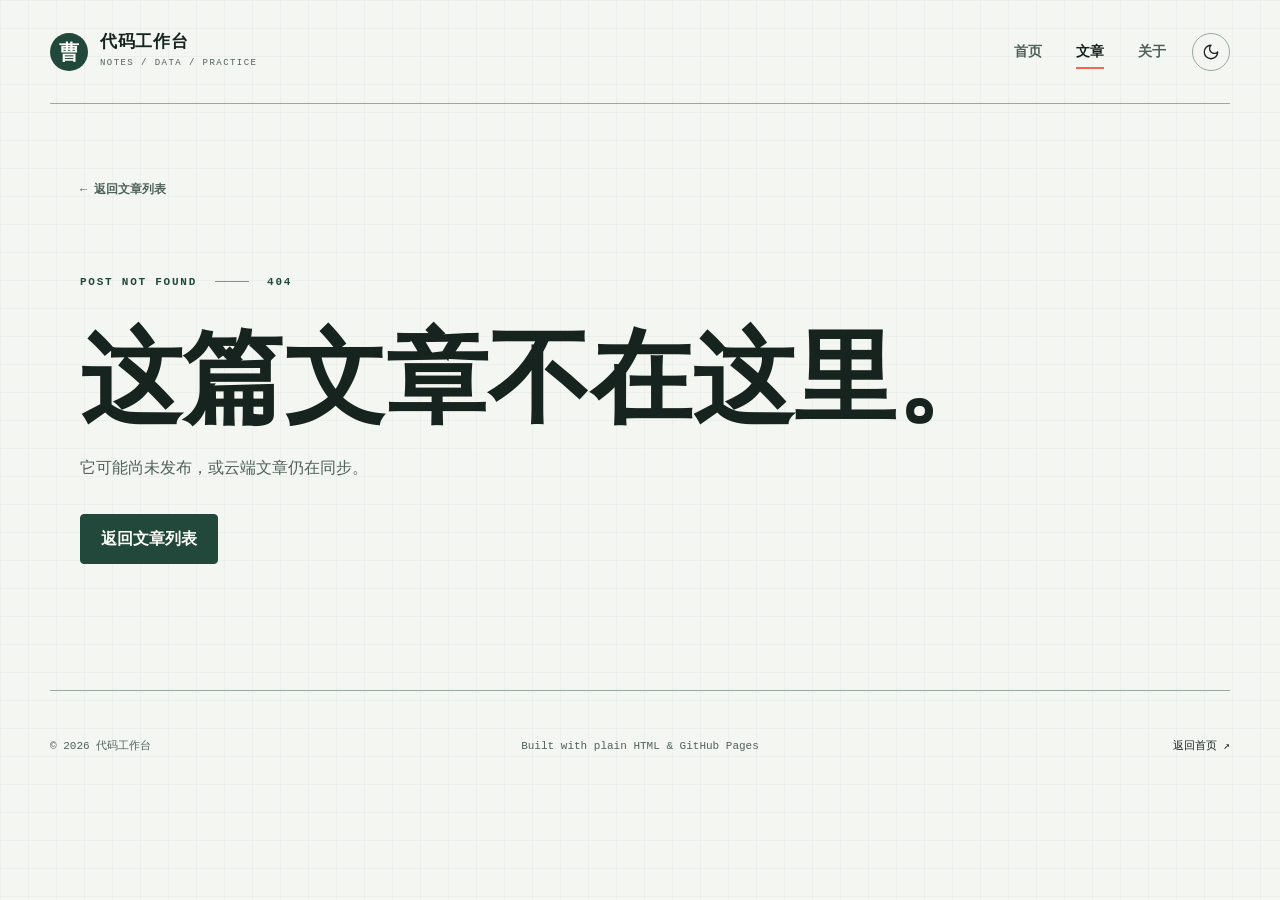
==== commit 277ea3a1: "Add cross-device cloud publishing with Pages CMS" ====
--- a/post.html
+++ b/post.html
@@ -1,75 +1,79 @@
-<!doctype html>
-<html lang="zh-CN">
-<head>
-  <meta charset="utf-8">
-  <meta name="viewport" content="width=device-width, initial-scale=1">
-  <meta name="description" content="代码工作台文章。">
-  <meta name="theme-color" content="#f3f6f1">
-  <title>文章｜代码工作台</title>
-  <link rel="icon" href="assets/favicon.svg" type="image/svg+xml">
-  <link rel="stylesheet" href="styles.css">
-</head>
-<body data-page="custom-post">
-  <a class="skip-link" href="#main">跳到正文</a>
-  <header class="site-shell site-header">
-    <a class="wordmark" href="index.html" aria-label="代码工作台首页">
-      <span class="wordmark-mark" aria-hidden="true">曹</span>
-      <span><strong>代码工作台</strong><small>NOTES / DATA / PRACTICE</small></span>
-    </a>
-    <nav class="site-nav" aria-label="主导航">
-      <a href="index.html">首页</a>
-      <a class="is-current" href="index.html#writing" aria-current="page">文章</a>
-      <a href="about.html">关于</a>
-      <button class="theme-toggle" type="button" data-theme-toggle aria-label="切换到深色模式" aria-pressed="false" title="切换配色">
-        <svg class="icon-moon" aria-hidden="true" viewBox="0 0 24 24"><path d="M12 3a6 6 0 0 0 9 9 9 9 0 1 1-9-9Z"></path></svg>
-        <svg class="icon-sun" aria-hidden="true" viewBox="0 0 24 24"><circle cx="12" cy="12" r="4"></circle><path d="M12 2v2M12 20v2M4.93 4.93l1.42 1.42M17.66 17.66l1.41 1.41M2 12h2M20 12h2M6.34 17.66l-1.41 1.41M19.07 4.93l-1.41 1.41"></path></svg>
-      </button>
-    </nav>
-  </header>
-
-  <main class="site-shell article-main article-main-wide dynamic-article-main" id="main">
-    <a class="back-link" href="index.html#writing">← 返回文章列表</a>
-    <article id="dynamicArticle" hidden>
-      <header class="article-header dynamic-article-header">
-        <p class="eyebrow"><span id="dynamicCategory">NOTE</span><span id="dynamicDate"></span></p>
-        <h1 id="dynamicTitle"></h1>
-        <p class="article-deck" id="dynamicSummary"></p>
-        <div class="article-meta"><span id="dynamicReadTime"></span><span id="dynamicCategoryMeta"></span><span>曹雪龙</span></div>
-        <div class="article-page-actions">
-          <button class="button button-outline" type="button" data-wechat-preview>
-            <svg aria-hidden="true" viewBox="0 0 24 24"><path d="M4 5h16v14H4zM8 9h8M8 13h5"></path></svg>
-            公众号版
-          </button>
+<!doctype html>
+<html lang="zh-CN">
+<head>
+  <meta charset="utf-8">
+  <meta name="viewport" content="width=device-width, initial-scale=1">
+  <meta name="description" content="代码工作台文章。">
+  <meta name="theme-color" content="#f3f6f1">
+  <title>文章｜代码工作台</title>
+  <link rel="icon" href="assets/favicon.svg" type="image/svg+xml">
+  <link rel="stylesheet" href="styles.css">
+</head>
+<body data-page="custom-post">
+  <a class="skip-link" href="#main">跳到正文</a>
+  <header class="site-shell site-header">
+    <a class="wordmark" href="index.html" aria-label="代码工作台首页">
+      <span class="wordmark-mark" aria-hidden="true">曹</span>
+      <span><strong>代码工作台</strong><small>NOTES / DATA / PRACTICE</small></span>
+    </a>
+    <nav class="site-nav" aria-label="主导航">
+      <a href="index.html">首页</a>
+      <a class="is-current" href="index.html#writing" aria-current="page">文章</a>
+      <a href="about.html">关于</a>
+      <button class="theme-toggle" type="button" data-theme-toggle aria-label="切换到深色模式" aria-pressed="false" title="切换配色">
+        <svg class="icon-moon" aria-hidden="true" viewBox="0 0 24 24"><path d="M12 3a6 6 0 0 0 9 9 9 9 0 1 1-9-9Z"></path></svg>
+        <svg class="icon-sun" aria-hidden="true" viewBox="0 0 24 24"><circle cx="12" cy="12" r="4"></circle><path d="M12 2v2M12 20v2M4.93 4.93l1.42 1.42M17.66 17.66l1.41 1.41M2 12h2M20 12h2M6.34 17.66l-1.41 1.41M19.07 4.93l-1.41 1.41"></path></svg>
+      </button>
+    </nav>
+  </header>
+
+  <main class="site-shell article-main article-main-wide dynamic-article-main" id="main">
+    <a class="back-link" href="index.html#writing">← 返回文章列表</a>
+    <article id="dynamicArticle" hidden>
+      <header class="article-header dynamic-article-header">
+        <p class="eyebrow"><span id="dynamicCategory">NOTE</span><span id="dynamicDate"></span></p>
+        <h1 id="dynamicTitle"></h1>
+        <p class="article-deck" id="dynamicSummary"></p>
+        <div class="article-meta"><span id="dynamicReadTime"></span><span id="dynamicCategoryMeta"></span><span>曹雪龙</span></div>
+        <div class="article-page-actions">
+          <button class="button button-outline" type="button" data-wechat-preview>
+            <svg aria-hidden="true" viewBox="0 0 24 24"><path d="M4 5h16v14H4zM8 9h8M8 13h5"></path></svg>
+            公众号版
+          </button>
           <button class="button button-primary" type="button" data-copy-wechat>
             <svg aria-hidden="true" viewBox="0 0 24 24"><rect x="8" y="8" width="11" height="11" rx="2"></rect><path d="M16 8V6a2 2 0 0 0-2-2H6a2 2 0 0 0-2 2v8a2 2 0 0 0 2 2h2"></path></svg>
             复制正文
           </button>
+          <a class="button button-outline" href="https://app.pagescms.org/" target="_blank" rel="noopener noreferrer" data-manage-current-post hidden>
+            <svg aria-hidden="true" viewBox="0 0 24 24"><path d="M4 20h4L19 9l-4-4L4 16v4ZM13 7l4 4"></path></svg>
+            云端管理
+          </a>
           <button class="icon-button icon-button-danger" type="button" data-delete-current-post aria-label="删除这篇文章" title="删除这篇文章">
-            <svg aria-hidden="true" viewBox="0 0 24 24"><path d="M4 7h16M9 7V4h6v3M7 7l1 14h8l1-14M10 11v6M14 11v6"></path></svg>
-          </button>
-        </div>
-      </header>
-      <div class="article-body markdown-body" id="dynamicBody"></div>
-      <footer class="article-footer"><p>© 2026 代码工作台</p><a href="index.html#writing">继续阅读 ↗</a></footer>
-    </article>
-
-    <section class="not-found" id="dynamicArticleMissing" hidden>
-      <p class="eyebrow"><span>POST NOT FOUND</span><span>404</span></p>
-      <h1 class="not-found-title">这篇文章不在这里。</h1>
-      <p>它可能只保存在另一台设备或另一个浏览器中。</p>
-      <p class="not-found-action"><a class="button button-primary" href="index.html#writing">返回文章列表</a></p>
-    </section>
-  </main>
-
-  <footer class="site-shell site-footer">
-    <p>© 2026 代码工作台</p>
-    <p>Built with plain HTML &amp; GitHub Pages</p>
-    <a href="index.html">返回首页 ↗</a>
-  </footer>
-  <div id="blogEditorRoot"></div>
-  <script src="assets/vendor/marked.umd.js"></script>
-  <script src="assets/vendor/purify.min.js"></script>
-  <script src="blog.js"></script>
-  <script src="script.js"></script>
-</body>
-</html>
+            <svg aria-hidden="true" viewBox="0 0 24 24"><path d="M4 7h16M9 7V4h6v3M7 7l1 14h8l1-14M10 11v6M14 11v6"></path></svg>
+          </button>
+        </div>
+      </header>
+      <div class="article-body markdown-body" id="dynamicBody"></div>
+      <footer class="article-footer"><p>© 2026 代码工作台</p><a href="index.html#writing">继续阅读 ↗</a></footer>
+    </article>
+
+    <section class="not-found" id="dynamicArticleMissing" hidden>
+      <p class="eyebrow"><span>POST NOT FOUND</span><span>404</span></p>
+      <h1 class="not-found-title">这篇文章不在这里。</h1>
+      <p>它可能尚未发布，或云端文章仍在同步。</p>
+      <p class="not-found-action"><a class="button button-primary" href="index.html#writing">返回文章列表</a></p>
+    </section>
+  </main>
+
+  <footer class="site-shell site-footer">
+    <p>© 2026 代码工作台</p>
+    <p>Built with plain HTML &amp; GitHub Pages</p>
+    <a href="index.html">返回首页 ↗</a>
+  </footer>
+  <div id="blogEditorRoot"></div>
+  <script src="assets/vendor/marked.umd.js"></script>
+  <script src="assets/vendor/purify.min.js"></script>
+  <script src="blog.js"></script>
+  <script src="script.js"></script>
+</body>
+</html>
--- a/styles.css
+++ b/styles.css
@@ -1,1925 +1,1925 @@
-:root {
-  color-scheme: light;
-  --paper: #f3f6f1;
-  --paper-raised: #fbfcf8;
-  --ink: #17231f;
-  --ink-soft: #50615b;
-  --line: #ccd7cf;
-  --line-strong: #99aaa0;
-  --forest: #21483a;
-  --blue: #2859d6;
-  --coral: #ef684d;
-  --sun: #e9c94a;
-  --selection: #d6e4ff;
-  --shadow: 0 18px 50px rgba(27, 52, 43, 0.08);
-  --display: "Source Han Serif SC", "Noto Serif CJK SC", "Songti SC", "STSong", serif;
-  --body: "PingFang SC", "Microsoft YaHei", "Noto Sans CJK SC", sans-serif;
-  --mono: "IBM Plex Mono", "SFMono-Regular", Consolas, "Liberation Mono", monospace;
-  --radius: 6px;
-  --page: min(1180px, calc(100vw - 72px));
-}
-
-[data-theme="dark"] {
-  color-scheme: dark;
-  --paper: #111916;
-  --paper-raised: #17231f;
-  --ink: #eef5ef;
-  --ink-soft: #a7b7af;
-  --line: #30433b;
-  --line-strong: #587066;
-  --forest: #b8d7c6;
-  --blue: #8db1ff;
-  --coral: #ff947e;
-  --sun: #f0d96c;
-  --selection: #294d83;
-  --shadow: 0 18px 50px rgba(0, 0, 0, 0.22);
-}
-
-*,
-*::before,
-*::after {
-  box-sizing: border-box;
-}
-
-html {
-  scroll-behavior: smooth;
-}
-
-body {
-  margin: 0;
-  min-width: 320px;
-  color: var(--ink);
-  background-color: var(--paper);
-  background-image:
-    linear-gradient(rgba(82, 111, 96, 0.045) 1px, transparent 1px),
-    linear-gradient(90deg, rgba(82, 111, 96, 0.045) 1px, transparent 1px);
-  background-size: 28px 28px;
-  font-family: var(--body);
-  font-size: 16px;
-  line-height: 1.75;
-  text-rendering: optimizeLegibility;
-}
-
-::selection {
-  color: var(--ink);
-  background: var(--selection);
-}
-
-a {
-  color: inherit;
-  text-decoration-thickness: 1px;
-  text-underline-offset: 0.2em;
-}
-
-button,
-a {
-  -webkit-tap-highlight-color: transparent;
-}
-
-button {
-  font: inherit;
-}
-
-svg {
-  display: block;
-  fill: none;
-  stroke: currentColor;
-  stroke-linecap: round;
-  stroke-linejoin: round;
-  stroke-width: 1.7;
-}
-
-img {
-  display: block;
-  max-width: 100%;
-}
-
-:focus-visible {
-  outline: 3px solid var(--blue);
-  outline-offset: 4px;
-}
-
-.skip-link {
-  position: fixed;
-  top: 12px;
-  left: 12px;
-  z-index: 50;
-  padding: 10px 14px;
-  color: var(--paper-raised);
-  background: var(--ink);
-  transform: translateY(-160%);
-}
-
-.skip-link:focus {
-  transform: translateY(0);
-}
-
-.site-shell {
-  width: var(--page);
-  margin: 0 auto;
-}
-
-.site-header {
-  display: flex;
-  align-items: center;
-  justify-content: space-between;
-  min-height: 104px;
-  border-bottom: 1px solid var(--line-strong);
-}
-
-.wordmark {
-  display: inline-flex;
-  gap: 12px;
-  align-items: center;
-  text-decoration: none;
-}
-
-.wordmark-mark {
-  display: grid;
-  width: 38px;
-  height: 38px;
-  place-items: center;
-  color: var(--paper-raised);
-  background: var(--forest);
-  border-radius: 50%;
-  font-family: var(--display);
-  font-size: 20px;
-  font-weight: 700;
-  line-height: 1;
-}
-
-.wordmark strong,
-.wordmark small {
-  display: block;
-}
-
-.wordmark strong {
-  font-family: var(--display);
-  font-size: 17px;
-  letter-spacing: 0.04em;
-  line-height: 1.35;
-}
-
-.wordmark small {
-  margin-top: 2px;
-  color: var(--ink-soft);
-  font-family: var(--mono);
-  font-size: 9px;
-  letter-spacing: 0.16em;
-}
-
-.site-nav {
-  display: flex;
-  gap: 6px;
-  align-items: center;
-}
-
-.site-nav > a {
-  position: relative;
-  padding: 10px 14px;
-  color: var(--ink-soft);
-  font-size: 14px;
-  font-weight: 600;
-  text-decoration: none;
-}
-
-.site-nav > a::after {
-  position: absolute;
-  right: 14px;
-  bottom: 5px;
-  left: 14px;
-  height: 2px;
-  background: var(--coral);
-  content: "";
-  opacity: 0;
-  transform: scaleX(0.3);
-  transition: opacity 180ms ease, transform 180ms ease;
-}
-
-.site-nav > a:hover,
-.site-nav > a.is-current {
-  color: var(--ink);
-}
-
-.site-nav > a:hover::after,
-.site-nav > a.is-current::after {
-  opacity: 1;
-  transform: scaleX(1);
-}
-
-.theme-toggle {
-  display: grid;
-  width: 38px;
-  height: 38px;
-  margin-left: 6px;
-  padding: 9px;
-  color: var(--ink);
-  background: transparent;
-  border: 1px solid var(--line-strong);
-  border-radius: 50%;
-  cursor: pointer;
-  transition: background-color 180ms ease, color 180ms ease, transform 180ms ease;
-}
-
-.theme-toggle:hover {
-  color: var(--paper-raised);
-  background: var(--forest);
-  transform: rotate(12deg);
-}
-
-.hero {
-  position: relative;
-  display: grid;
-  grid-template-columns: minmax(0, 1.5fr) minmax(220px, 0.58fr);
-  gap: 80px;
-  min-height: 650px;
-  padding: 104px 0 86px;
-  border-bottom: 1px solid var(--line-strong);
-}
-
-.hero-copy {
-  position: relative;
-  z-index: 2;
-  align-self: center;
-}
-
-.eyebrow {
-  display: flex;
-  gap: 18px;
-  align-items: center;
-  margin: 0 0 28px;
-  color: var(--forest);
-  font-family: var(--mono);
-  font-size: 11px;
-  font-weight: 700;
-  letter-spacing: 0.16em;
-  text-transform: uppercase;
-}
-
-.eyebrow > span + span::before {
-  display: inline-block;
-  width: 34px;
-  height: 1px;
-  margin: 0 18px 3px 0;
-  background: currentColor;
-  content: "";
-  opacity: 0.55;
-}
-
-.hero h1,
-.about-intro h1,
-.article-header h1 {
-  margin: 0;
-  font-family: var(--display);
-  font-weight: 700;
-  letter-spacing: 0;
-  line-height: 1.22;
-}
-
-.hero h1 {
-  max-width: 760px;
-  font-size: clamp(3rem, 6.5vw, 6.15rem);
-}
-
-.hero h1 > span {
-  display: block;
-  color: var(--forest);
-}
-
-.hero-intro {
-  max-width: 620px;
-  margin: 32px 0 0;
-  color: var(--ink-soft);
-  font-size: 18px;
-  line-height: 1.9;
-}
-
-.hero-actions {
-  display: flex;
-  flex-wrap: wrap;
-  gap: 28px;
-  align-items: center;
-  margin-top: 38px;
-}
-
-.button {
-  display: inline-flex;
-  gap: 22px;
-  align-items: center;
-  justify-content: space-between;
-  min-height: 50px;
-  padding: 0 20px;
-  border: 1px solid var(--forest);
-  border-radius: 4px;
-  font-weight: 650;
-  text-decoration: none;
-  transition: background-color 180ms ease, color 180ms ease, transform 180ms ease;
-}
-
-.button svg {
-  width: 19px;
-}
-
-.button-primary {
-  color: var(--paper-raised);
-  background: var(--forest);
-}
-
-.button-primary:hover {
-  color: var(--ink);
-  background: var(--sun);
-  transform: translateY(-2px);
-}
-
-.text-link {
-  display: inline-flex;
-  gap: 7px;
-  align-items: center;
-  color: var(--blue);
-  font-size: 14px;
-  font-weight: 700;
-  text-decoration: none;
-}
-
-.text-link span {
-  transition: transform 180ms ease;
-}
-
-.text-link:hover span {
-  transform: translate(2px, -2px);
-}
-
-.field-note {
-  position: relative;
-  z-index: 2;
-  align-self: center;
-  padding: 28px 28px 24px;
-  background: color-mix(in srgb, var(--paper-raised) 90%, transparent);
-  border-top: 3px solid var(--coral);
-  box-shadow: var(--shadow);
-  transform: rotate(1.5deg);
-}
-
-.field-note-index {
-  position: absolute;
-  top: -24px;
-  right: 18px;
-  color: var(--coral);
-  font-family: var(--display);
-  font-size: 6.2rem;
-  font-weight: 700;
-  line-height: 1;
-  opacity: 0.2;
-}
-
-.field-note-label {
-  margin: 0 0 32px;
-  color: var(--coral);
-  font-family: var(--mono);
-  font-size: 10px;
-  font-weight: 700;
-  letter-spacing: 0.18em;
-}
-
-.field-note-quote {
-  margin: 0;
-  font-family: var(--display);
-  font-size: 24px;
-  font-weight: 700;
-  line-height: 1.65;
-}
-
-.field-note-meta {
-  display: grid;
-  gap: 16px;
-  margin: 34px 0 0;
-  padding-top: 18px;
-  border-top: 1px solid var(--line);
-}
-
-.field-note-meta > div {
-  display: grid;
-  grid-template-columns: 70px 1fr;
-  gap: 12px;
-}
-
-.field-note-meta dt,
-.field-note-meta dd {
-  margin: 0;
-  font-size: 12px;
-}
-
-.field-note-meta dt {
-  color: var(--ink-soft);
-  font-family: var(--mono);
-}
-
-.field-note-meta dd {
-  font-weight: 600;
-}
-
-.hero-visual {
-  position: absolute;
-  right: 11%;
-  bottom: 4%;
-  z-index: 0;
-  width: 320px;
-  opacity: 0.8;
-  pointer-events: none;
-}
-
-.writing-section,
-.now-section {
-  padding: 104px 0;
-}
-
-.writing-section {
-  border-bottom: 1px solid var(--line-strong);
-}
-
-.section-heading {
-  display: flex;
-  gap: 32px;
-  align-items: end;
-  justify-content: space-between;
-  margin-bottom: 42px;
-}
-
-.section-heading .eyebrow {
-  margin-bottom: 12px;
-}
-
-.section-heading h2,
-.now-heading h2 {
-  margin: 0;
-  font-family: var(--display);
-  font-size: clamp(2.35rem, 4.5vw, 4.4rem);
-  line-height: 1.15;
-}
-
-.section-note {
-  max-width: 280px;
-  margin: 0 0 8px;
-  color: var(--ink-soft);
-  font-size: 13px;
-  text-align: right;
-}
-
-.post-list {
-  border-top: 1px solid var(--line-strong);
-}
-
-.post-row {
-  position: relative;
-  display: grid;
-  grid-template-columns: 66px minmax(0, 1fr) 126px 42px;
-  gap: 24px;
-  align-items: center;
-  min-height: 190px;
-  padding: 30px 0;
-  border-bottom: 1px solid var(--line);
-}
-
-.post-row::before {
-  position: absolute;
-  top: -1px;
-  bottom: -1px;
-  left: 0;
-  width: 0;
-  background: var(--coral);
-  content: "";
-  transition: width 180ms ease;
-}
-
-.post-row:hover::before {
-  width: 4px;
-}
-
-.post-number {
-  color: var(--line-strong);
-  font-family: var(--mono);
-  font-size: 12px;
-  letter-spacing: 0.1em;
-}
-
-.post-kicker {
-  margin: 0 0 8px;
-  color: var(--coral);
-  font-family: var(--mono);
-  font-size: 10px;
-  font-weight: 700;
-  letter-spacing: 0.1em;
-}
-
-.post-main h3 {
-  margin: 0;
-  font-family: var(--display);
-  font-size: clamp(1.45rem, 2.4vw, 2.2rem);
-  line-height: 1.35;
-}
-
-.post-main h3 a {
-  text-decoration: none;
-}
-
-.post-main h3 a:hover {
-  color: var(--blue);
-}
-
-.post-main > p:last-child {
-  max-width: 680px;
-  margin: 10px 0 0;
-  color: var(--ink-soft);
-  font-size: 14px;
-}
-
-.post-meta {
-  display: grid;
-  gap: 4px;
-  color: var(--ink-soft);
-  font-family: var(--mono);
-  font-size: 11px;
-}
-
-.post-arrow {
-  display: grid;
-  width: 38px;
-  height: 38px;
-  place-items: center;
-  color: var(--ink);
-  border: 1px solid var(--line-strong);
-  border-radius: 50%;
-  text-decoration: none;
-  transition: background-color 180ms ease, color 180ms ease, transform 180ms ease;
-}
-
-.post-arrow svg {
-  width: 18px;
-}
-
-.post-row:hover .post-arrow {
-  color: var(--paper-raised);
-  background: var(--forest);
-  transform: translateX(4px);
-}
-
-.now-grid {
-  display: grid;
-  grid-template-columns: repeat(3, 1fr);
-  border-top: 1px solid var(--line-strong);
-  border-left: 1px solid var(--line-strong);
-}
-
-.now-heading {
-  margin-bottom: 34px;
-}
-
-.now-heading .eyebrow {
-  margin-bottom: 12px;
-}
-
-.now-card {
-  position: relative;
-  min-height: 240px;
-  padding: 30px;
-  border-right: 1px solid var(--line-strong);
-  border-bottom: 1px solid var(--line-strong);
-}
-
-.now-card-featured {
-  background: color-mix(in srgb, var(--sun) 16%, transparent);
-}
-
-.now-index {
-  display: inline-grid;
-  width: 26px;
-  height: 26px;
-  place-items: center;
-  color: var(--blue);
-  border: 1px solid var(--blue);
-  border-radius: 50%;
-  font-family: var(--mono);
-  font-size: 10px;
-}
-
-.now-card h3 {
-  margin: 38px 0 12px;
-  font-family: var(--display);
-  font-size: 25px;
-}
-
-.now-card p {
-  margin: 0;
-  color: var(--ink-soft);
-  font-size: 14px;
-}
-
-.site-footer {
-  display: grid;
-  grid-template-columns: 1fr auto 1fr;
-  gap: 24px;
-  align-items: center;
-  min-height: 112px;
-  border-top: 1px solid var(--line-strong);
-  color: var(--ink-soft);
-  font-family: var(--mono);
-  font-size: 11px;
-}
-
-.site-footer p {
-  margin: 0;
-}
-
-.site-footer p:nth-child(2) {
-  text-align: center;
-}
-
-.site-footer a {
-  justify-self: end;
-  color: var(--ink);
-  text-decoration: none;
-}
-
-.about-main {
-  padding: 96px 0 112px;
-}
-
-.about-intro {
-  display: grid;
-  grid-template-columns: minmax(0, 1.1fr) minmax(300px, 0.75fr);
-  gap: 80px;
-  align-items: end;
-  padding-bottom: 78px;
-  border-bottom: 1px solid var(--line-strong);
-}
-
-.about-intro h1 {
-  font-size: clamp(3.3rem, 7vw, 6.8rem);
-}
-
-.about-lead {
-  margin: 0 0 14px;
-  color: var(--ink-soft);
-  font-size: 18px;
-  line-height: 1.9;
-}
-
-.about-grid {
-  display: grid;
-  grid-template-columns: 1.1fr 0.9fr;
-  gap: 24px;
-  padding-top: 24px;
-}
-
-.about-card {
-  min-height: 360px;
-  padding: 38px;
-  background: color-mix(in srgb, var(--paper-raised) 85%, transparent);
-  border: 1px solid var(--line);
-}
-
-.about-card-profile {
-  background: var(--forest);
-  color: var(--paper-raised);
-}
-
-.about-card-profile .card-label,
-.about-card-profile .text-link {
-  color: var(--sun);
-}
-
-.card-label {
-  margin: 0 0 42px;
-  color: var(--coral);
-  font-family: var(--mono);
-  font-size: 10px;
-  font-weight: 700;
-  letter-spacing: 0.15em;
-}
-
-.about-card h2 {
-  margin: 0 0 24px;
-  font-family: var(--display);
-  font-size: clamp(1.8rem, 3vw, 2.75rem);
-  line-height: 1.3;
-}
-
-.about-card > p:not(.card-label) {
-  margin: 0 0 16px;
-  color: inherit;
-  opacity: 0.78;
-}
-
-.about-card .text-link {
-  margin-top: 20px;
-}
-
-.topic-list {
-  margin: 0;
-  padding: 0;
-  list-style: none;
-}
-
-.topic-list li {
-  display: flex;
-  gap: 18px;
-  align-items: center;
-  padding: 16px 0;
-  border-bottom: 1px solid var(--line);
-  font-family: var(--display);
-  font-size: 20px;
-  font-weight: 700;
-}
-
-.topic-list span {
-  color: var(--coral);
-  font-family: var(--mono);
-  font-size: 10px;
-}
-
-.about-card-wide {
-  grid-column: 1 / -1;
-  min-height: 0;
-}
-
-.principle-row {
-  display: grid;
-  grid-template-columns: repeat(3, 1fr);
-  gap: 36px;
-}
-
-.principle-row p {
-  margin: 0;
-  padding-top: 18px;
-  color: var(--ink-soft);
-  border-top: 2px solid var(--line-strong);
-  font-size: 14px;
-}
-
-.principle-row strong {
-  display: block;
-  margin-bottom: 8px;
-  color: var(--ink);
-  font-family: var(--display);
-  font-size: 22px;
-}
-
-.article-main {
-  max-width: 920px;
-  margin: 0 auto;
-  padding: 70px 0 110px;
-}
-
-.back-link {
-  display: inline-block;
-  margin-bottom: 72px;
-  color: var(--ink-soft);
-  font-family: var(--mono);
-  font-size: 12px;
-  font-weight: 700;
-  text-decoration: none;
-}
-
-.back-link:hover {
-  color: var(--blue);
-}
-
-.article-header {
-  padding-bottom: 46px;
-  border-bottom: 1px solid var(--line-strong);
-}
-
-.article-header .eyebrow {
-  margin-bottom: 18px;
-}
-
-.article-header h1 {
-  max-width: 820px;
-  font-size: clamp(2.7rem, 6vw, 5.2rem);
-}
-
-.article-deck {
-  max-width: 700px;
-  margin: 28px 0 0;
-  color: var(--ink-soft);
-  font-family: var(--display);
-  font-size: 21px;
-  line-height: 1.75;
-}
-
-.article-meta {
-  display: flex;
-  flex-wrap: wrap;
-  gap: 10px 26px;
-  margin-top: 34px;
-  color: var(--ink-soft);
-  font-family: var(--mono);
-  font-size: 11px;
-}
-
-.article-body {
-  padding: 54px 8% 30px;
-}
-
-.article-body p {
-  margin: 0 0 24px;
-  font-family: var(--display);
-  font-size: 19px;
-  line-height: 2;
-}
-
-.article-body h2 {
-  margin: 58px 0 20px;
-  font-family: var(--display);
-  font-size: 32px;
-  line-height: 1.4;
-}
-
-.article-body blockquote {
-  margin: 46px 0;
-  padding: 26px 30px;
-  color: var(--forest);
-  background: color-mix(in srgb, var(--sun) 14%, transparent);
-  border-left: 4px solid var(--coral);
-  font-family: var(--display);
-  font-size: 22px;
-  font-weight: 700;
-  line-height: 1.8;
-}
-
-.article-footer {
-  display: flex;
-  flex-wrap: wrap;
-  gap: 24px;
-  align-items: center;
-  justify-content: space-between;
-  margin-top: 48px;
-  padding-top: 28px;
-  border-top: 1px solid var(--line-strong);
-  color: var(--ink-soft);
-  font-family: var(--mono);
-  font-size: 11px;
-}
-
-.article-footer p {
-  margin: 0;
-}
-
-@media (max-width: 980px) {
-  :root {
-    --page: min(100% - 40px, 860px);
-  }
-
-  .hero {
-    grid-template-columns: 1fr;
-    gap: 44px;
-    padding: 82px 0 74px;
-  }
-
-  .field-note {
-    width: min(420px, 100%);
-    justify-self: end;
-  }
-
-  .hero-visual {
-    right: -20px;
-    bottom: 20%;
-    width: 250px;
-  }
-
-  .about-intro {
-    grid-template-columns: 1fr;
-    gap: 42px;
-  }
-
-  .post-row {
-    grid-template-columns: 48px minmax(0, 1fr) 42px;
-  }
-
-  .post-meta {
-    display: none;
-  }
-
-  .now-grid {
-    grid-template-columns: 1fr;
-  }
-
-  .now-card {
-    min-height: 0;
-  }
-
-  .about-grid {
-    grid-template-columns: 1fr;
-  }
-
-  .about-card-wide {
-    grid-column: auto;
-  }
-}
-
-@media (max-width: 680px) {
-  :root {
-    --page: calc(100% - 32px);
-  }
-
-  body {
-    background-size: 22px 22px;
-  }
-
-  .site-header {
-    min-height: 84px;
-  }
-
-  .wordmark small {
-    display: none;
-  }
-
-  .site-nav > a {
-    display: none;
-  }
-
-  .site-nav > a.is-current {
-    display: block;
-    padding-right: 4px;
-  }
-
-  .site-nav > a.is-current::after {
-    display: none;
-  }
-
-  .hero {
-    min-height: auto;
-    padding: 58px 0 66px;
-  }
-
-  .eyebrow {
-    font-size: 9px;
-  }
-
-  .hero h1 {
-    font-size: clamp(2.75rem, 14vw, 4.1rem);
-    line-height: 1.18;
-  }
-
-  .hero-intro {
-    margin-top: 24px;
-    font-size: 16px;
-  }
-
-  .hero-actions {
-    gap: 20px;
-    margin-top: 28px;
-  }
-
-  .field-note {
-    padding: 24px 22px;
-    transform: none;
-  }
-
-  .field-note-quote {
-    font-size: 20px;
-  }
-
-  .hero-visual {
-    display: none;
-  }
-
-  .writing-section,
-  .now-section {
-    padding: 72px 0;
-  }
-
-  .section-heading {
-    display: block;
-  }
-
-  .section-note {
-    margin-top: 16px;
-    text-align: left;
-  }
-
-  .post-row {
-    grid-template-columns: 38px minmax(0, 1fr);
-    gap: 12px;
-    min-height: 0;
-    padding: 26px 0;
-  }
-
-  .post-arrow {
-    display: none;
-  }
-
-  .post-main h3 {
-    font-size: 1.55rem;
-  }
-
-  .now-card {
-    padding: 24px;
-  }
-
-  .site-footer {
-    grid-template-columns: 1fr;
-    gap: 8px;
-    padding: 26px 0;
-  }
-
-  .site-footer p:nth-child(2) {
-    text-align: left;
-  }
-
-  .site-footer a {
-    justify-self: start;
-  }
-
-  .about-main {
-    padding: 64px 0 80px;
-  }
-
-  .about-intro {
-    padding-bottom: 56px;
-  }
-
-  .about-intro h1 {
-    font-size: clamp(2.8rem, 13vw, 4.2rem);
-  }
-
-  .about-lead {
-    font-size: 16px;
-  }
-
-  .about-card {
-    min-height: 0;
-    padding: 28px 24px;
-  }
-
-  .principle-row {
-    grid-template-columns: 1fr;
-    gap: 26px;
-  }
-
-  .article-main {
-    padding: 48px 0 74px;
-  }
-
-  .back-link {
-    margin-bottom: 48px;
-  }
-
-  .article-header h1 {
-    font-size: clamp(2.45rem, 11vw, 3.6rem);
-  }
-
-  .article-deck {
-    font-size: 18px;
-  }
-
-  .article-body {
-    padding: 40px 0 18px;
-  }
-
-  .article-body p {
-    font-size: 17px;
-    line-height: 1.95;
-  }
-
-  .article-body h2 {
-    margin-top: 46px;
-    font-size: 27px;
-  }
-
-  .article-body blockquote {
-    margin: 36px 0;
-    padding: 22px;
-    font-size: 19px;
-  }
-}
-
-@media (prefers-reduced-motion: reduce) {
-  html {
-    scroll-behavior: auto;
-  }
-
-  *,
-  *::before,
-  *::after {
-    scroll-behavior: auto !important;
-    transition-duration: 0.01ms !important;
-    animation-duration: 0.01ms !important;
-    animation-iteration-count: 1 !important;
-  }
-}
-
-/* Analysis and interaction additions */
-
-.visually-hidden {
-  position: absolute !important;
-  width: 1px !important;
-  height: 1px !important;
-  padding: 0 !important;
-  margin: -1px !important;
-  overflow: hidden !important;
-  clip: rect(0, 0, 0, 0) !important;
-  white-space: nowrap !important;
-  border: 0 !important;
-}
-
-.theme-toggle .icon-sun {
-  display: none;
-}
-
-[data-theme="dark"] .theme-toggle .icon-moon {
-  display: none;
-}
-
-[data-theme="dark"] .theme-toggle .icon-sun {
-  display: block;
-}
-
-.button-outline {
-  min-height: 44px;
-  color: var(--ink);
-  border-color: var(--line-strong);
-  background: transparent;
-}
-
-.button-outline:hover {
-  color: var(--paper-raised);
-  background: var(--forest);
-  border-color: var(--forest);
-  transform: translateY(-2px);
-}
-
-.reveal {
-  opacity: 0;
-  transform: translateY(18px);
-  transition: opacity 520ms ease, transform 520ms cubic-bezier(0.22, 1, 0.36, 1);
-}
-
-.reveal.is-visible {
-  opacity: 1;
-  transform: translateY(0);
-}
-
-.article-main-wide {
-  max-width: 1120px;
-}
-
-.analysis-header h1 {
-  max-width: 1000px;
-}
-
-.analysis-snapshot {
-  margin: 0 0 58px;
-}
-
-.snapshot-heading {
-  display: flex;
-  gap: 40px;
-  align-items: end;
-  justify-content: space-between;
-  margin-bottom: 30px;
-}
-
-.snapshot-heading h2 {
-  margin: 0;
-  font-family: var(--display);
-  font-size: clamp(2rem, 4vw, 3.35rem);
-  line-height: 1.2;
-}
-
-.snapshot-heading .eyebrow {
-  margin-bottom: 12px;
-}
-
-.stat-band {
-  display: grid;
-  grid-template-columns: repeat(3, 1fr);
-  border-top: 1px solid var(--line-strong);
-  border-bottom: 1px solid var(--line-strong);
-}
-
-.stat-item {
-  position: relative;
-  display: grid;
-  align-content: start;
-  min-height: 190px;
-  padding: 30px 28px;
-  border-right: 1px solid var(--line-strong);
-}
-
-.stat-item:last-child {
-  border-right: 0;
-}
-
-.stat-item-accent::before {
-  position: absolute;
-  top: -1px;
-  right: 28px;
-  left: 28px;
-  height: 4px;
-  background: var(--coral);
-  content: "";
-}
-
-.stat-value {
-  color: var(--forest);
-  font-family: var(--display);
-  font-size: clamp(2.8rem, 5vw, 5rem);
-  font-weight: 700;
-  line-height: 1;
-}
-
-.stat-label {
-  margin-top: 18px;
-  font-family: var(--mono);
-  font-size: 11px;
-  font-weight: 700;
-  letter-spacing: 0.08em;
-}
-
-.stat-detail {
-  margin-top: 8px;
-  color: var(--ink-soft);
-  font-size: 13px;
-}
-
-.snapshot-note {
-  margin: 20px 0 0 !important;
-  color: var(--ink-soft);
-  font-family: var(--body) !important;
-  font-size: 13px !important;
-  line-height: 1.8 !important;
-}
-
-.chart-panel {
-  margin: 62px -8% 72px;
-  padding: 34px;
-  background: color-mix(in srgb, var(--paper-raised) 86%, transparent);
-  border: 1px solid var(--line-strong);
-  border-radius: var(--radius);
-  box-shadow: var(--shadow);
-}
-
-.chart-heading,
-.ranking-heading {
-  display: flex;
-  gap: 32px;
-  align-items: end;
-  justify-content: space-between;
-  margin-bottom: 30px;
-}
-
-.chart-heading .eyebrow,
-.ranking-heading .eyebrow,
-.method-note .eyebrow {
-  margin-bottom: 10px;
-}
-
-.chart-heading h2,
-.ranking-heading h2 {
-  margin: 0;
-  font-family: var(--display);
-  font-size: clamp(1.8rem, 3.2vw, 2.75rem);
-  line-height: 1.25;
-}
-
-.chart-legend {
-  display: flex;
-  flex-wrap: wrap;
-  gap: 18px;
-  align-items: center;
-  color: var(--ink-soft);
-  font-family: var(--mono);
-  font-size: 10px;
-  letter-spacing: 0.06em;
-}
-
-.chart-legend > span {
-  display: inline-flex;
-  gap: 7px;
-  align-items: center;
-}
-
-.swatch {
-  display: inline-block;
-  width: 24px;
-  height: 7px;
-  border-radius: 2px;
-}
-
-.swatch-2025 {
-  background: var(--line-strong);
-}
-
-.swatch-2026 {
-  background: var(--blue);
-}
-
-.swatch-up {
-  background: var(--coral);
-}
-
-.swatch-down {
-  background: var(--forest);
-}
-
-.chart-scroll {
-  width: 100%;
-  overflow-x: auto;
-  overscroll-behavior-inline: contain;
-}
-
-.bar-chart,
-.change-chart {
-  width: 100%;
-  min-width: 760px;
-  height: auto;
-  overflow: visible;
-  stroke: none;
-}
-
-.chart-grid {
-  stroke: var(--line);
-  stroke-width: 1;
-  stroke-dasharray: 3 5;
-}
-
-.chart-zero {
-  stroke: var(--line-strong);
-  stroke-width: 1.5;
-  stroke-dasharray: none;
-}
-
-.chart-tick,
-.chart-label,
-.chart-value,
-.chart-delta,
-.chart-count {
-  font-family: var(--body);
-  font-size: 13px;
-  font-weight: 600;
-}
-
-.chart-tick {
-  fill: var(--ink-soft);
-  font-family: var(--mono);
-  font-size: 10px;
-  font-weight: 500;
-}
-
-.chart-label {
-  fill: var(--ink);
-}
-
-.chart-value,
-.chart-count {
-  fill: var(--ink-soft);
-  font-family: var(--mono);
-  font-size: 11px;
-}
-
-.chart-delta {
-  font-family: var(--mono);
-  font-size: 10px;
-}
-
-.chart-delta.is-up {
-  fill: var(--coral);
-}
-
-.chart-delta.is-down {
-  fill: var(--forest);
-}
-
-.chart-delta.is-flat {
-  fill: var(--ink-soft);
-}
-
-.bar-track {
-  fill: color-mix(in srgb, var(--line) 38%, transparent);
-}
-
-.bar-2025 {
-  fill: var(--line-strong);
-}
-
-.bar-2026 {
-  fill: var(--blue);
-}
-
-.bar-up {
-  fill: var(--coral);
-}
-
-.bar-down {
-  fill: var(--forest);
-}
-
-.chart-caption {
-  margin: 18px 0 0 !important;
-  color: var(--ink-soft);
-  font-family: var(--mono) !important;
-  font-size: 10px !important;
-  line-height: 1.7 !important;
-}
-
-.chart-error {
-  margin: 0 !important;
-  padding: 28px;
-  color: var(--ink-soft);
-  font-family: var(--body) !important;
-  font-size: 14px !important;
-}
-
-.ranking-section {
-  margin: 78px -8% 20px;
-  padding-top: 48px;
-  border-top: 1px solid var(--line-strong);
-}
-
-.table-toolbar {
-  display: grid;
-  grid-template-columns: minmax(220px, 1fr) auto auto;
-  gap: 14px;
-  align-items: end;
-  margin: 32px 0 18px;
-}
-
-.search-field {
-  display: grid;
-  grid-template-columns: 18px 1fr;
-  gap: 10px;
-  align-items: center;
-  min-height: 46px;
-  padding: 0 14px;
-  border: 1px solid var(--line-strong);
-  border-radius: 4px;
-  background: var(--paper-raised);
-}
-
-.search-field svg {
-  width: 18px;
-  color: var(--ink-soft);
-}
-
-.search-field input,
-.filter-field select {
-  width: 100%;
-  min-height: 42px;
-  color: var(--ink);
-  background: transparent;
-  border: 0;
-  border-radius: 0;
-  outline: 0;
-  font: inherit;
-}
-
-.search-field:focus-within,
-.filter-field select:focus-visible {
-  outline: 3px solid var(--blue);
-  outline-offset: 3px;
-}
-
-.filter-field {
-  display: grid;
-  gap: 5px;
-  color: var(--ink-soft);
-  font-family: var(--mono);
-  font-size: 9px;
-  letter-spacing: 0.05em;
-}
-
-.filter-field select {
-  min-height: 46px;
-  padding: 0 34px 0 12px;
-  border: 1px solid var(--line-strong);
-  border-radius: 4px;
-  background: var(--paper-raised);
-}
-
-.table-count {
-  margin: 0 0 12px;
-  color: var(--ink-soft);
-  font-family: var(--mono);
-  font-size: 10px;
-  white-space: nowrap;
-}
-
-.table-scroll {
-  overflow: auto;
-  border: 1px solid var(--line-strong);
-  border-radius: var(--radius);
-  background: var(--paper-raised);
-}
-
-.data-table {
-  width: 100%;
-  min-width: 860px;
-  border-collapse: collapse;
-  font-size: 13px;
-}
-
-.data-table th,
-.data-table td {
-  padding: 14px 16px;
-  border-bottom: 1px solid var(--line);
-  text-align: left;
-  vertical-align: middle;
-}
-
-.data-table thead th {
-  position: sticky;
-  top: 0;
-  z-index: 1;
-  padding: 0;
-  color: var(--ink-soft);
-  background: color-mix(in srgb, var(--paper) 94%, var(--forest));
-  font-family: var(--mono);
-  font-size: 9px;
-  letter-spacing: 0.05em;
-  white-space: nowrap;
-}
-
-.data-table tbody tr:last-child th,
-.data-table tbody tr:last-child td {
-  border-bottom: 0;
-}
-
-.data-table tbody tr:hover {
-  background: color-mix(in srgb, var(--sun) 8%, transparent);
-}
-
-.sort-button {
-  display: inline-flex;
-  gap: 6px;
-  align-items: center;
-  min-height: 45px;
-  padding: 0 16px;
-  color: inherit;
-  background: transparent;
-  border: 0;
-  cursor: pointer;
-  font: inherit;
-  font-weight: 700;
-}
-
-.sort-button:hover {
-  color: var(--blue);
-}
-
-.sort-button span {
-  color: var(--coral);
-}
-
-.school-cell {
-  min-width: 240px;
-  color: var(--ink);
-  font-weight: 600;
-  text-align: left;
-}
-
-.number-cell {
-  font-family: var(--mono);
-  font-variant-numeric: tabular-nums;
-  text-align: right !important;
-}
-
-.number-cell.is-up,
-.number-cell.is-down {
-  font-weight: 700;
-}
-
-.is-up {
-  color: var(--coral);
-}
-
-.is-down {
-  color: var(--forest);
-}
-
-.is-flat,
-.muted-cell {
-  color: var(--ink-soft);
-}
-
-.status-badge {
-  display: inline-flex;
-  min-width: 54px;
-  min-height: 24px;
-  align-items: center;
-  justify-content: center;
-  padding: 2px 8px;
-  border: 1px solid var(--line-strong);
-  border-radius: 999px;
-  font-family: var(--mono);
-  font-size: 9px;
-  white-space: nowrap;
-}
-
-.status-up,
-.status-new {
-  color: var(--coral);
-  border-color: color-mix(in srgb, var(--coral) 65%, var(--line));
-}
-
-.status-down,
-.status-left {
-  color: var(--forest);
-  border-color: color-mix(in srgb, var(--forest) 55%, var(--line));
-}
-
-.status-same {
-  color: var(--ink-soft);
-}
-
-.empty-table {
-  padding: 42px !important;
-  color: var(--ink-soft);
-  text-align: center !important;
-}
-
-.method-note {
-  margin-top: 72px;
-  padding: 40px;
-  background: color-mix(in srgb, var(--sun) 11%, transparent);
-  border-top: 3px solid var(--coral);
-}
-
-.method-note h2 {
-  margin-top: 0;
-}
-
-.method-note ol {
-  margin: 24px 0;
-  padding-left: 24px;
-}
-
-.method-note li {
-  margin-bottom: 12px;
-  padding-left: 8px;
-  color: var(--ink-soft);
-  font-size: 14px;
-}
-
-.method-note strong {
-  color: var(--ink);
-}
-
-.method-note code {
-  padding: 2px 5px;
-  color: var(--forest);
-  background: color-mix(in srgb, var(--paper-raised) 75%, transparent);
-  font-family: var(--mono);
-  font-size: 0.9em;
-}
-
-.method-caveat {
-  margin: 0 !important;
-  padding-top: 18px;
-  border-top: 1px solid var(--line-strong);
-  font-family: var(--body) !important;
-  font-size: 13px !important;
-  line-height: 1.8 !important;
-}
-
-.not-found-title {
-  margin: 20px 0 10px;
-  font-family: var(--display);
-  font-size: clamp(3rem, 8vw, 7rem);
-  line-height: 1.15;
-}
-
-.not-found-action {
-  margin-top: 32px;
-}
-
-@media (max-width: 980px) {
-  .chart-panel,
-  .ranking-section {
-    margin-right: 0;
-    margin-left: 0;
-  }
-
-  .chart-panel {
-    padding: 24px;
-  }
-
-  .table-toolbar {
-    grid-template-columns: minmax(0, 1fr) minmax(150px, 0.45fr);
-  }
-
-  .table-count {
-    grid-column: 1 / -1;
-    margin: 0;
-  }
-}
-
-@media (max-width: 680px) {
-  .wordmark > span:last-child {
-    display: none;
-  }
-
-  .site-nav {
-    gap: 0;
-  }
-
-  .site-nav > a {
-    display: block;
-    padding: 9px 7px;
-    font-size: 12px;
-  }
-
-  .site-nav > a::after {
-    display: none;
-  }
-
-  .theme-toggle {
-    width: 34px;
-    height: 34px;
-    margin-left: 3px;
-    padding: 8px;
-  }
-
-  .article-main-wide {
-    max-width: none;
-  }
-
-  .snapshot-heading,
-  .chart-heading,
-  .ranking-heading {
-    display: block;
-  }
-
-  .stat-band {
-    grid-template-columns: 1fr;
-  }
-
-  .stat-item {
-    min-height: 0;
-    padding: 24px 4px;
-    border-right: 0;
-    border-bottom: 1px solid var(--line);
-  }
-
-  .stat-item:last-child {
-    border-bottom: 0;
-  }
-
-  .stat-item-accent::before {
-    right: 4px;
-    left: 4px;
-  }
-
-  .stat-value {
-    font-size: 3.6rem;
-  }
-
-  .chart-panel {
-    margin-top: 48px;
-    margin-bottom: 56px;
-    padding: 20px 14px;
-  }
-
-  .chart-legend {
-    margin-top: 16px;
-  }
-
-  .bar-chart,
-  .change-chart {
-    min-width: 720px;
-  }
-
-  .ranking-heading .button {
-    margin-top: 20px;
-  }
-
-  .table-toolbar {
-    grid-template-columns: 1fr;
-  }
-
-  .filter-field select {
-    min-height: 44px;
-  }
-
-  .table-count {
-    grid-column: auto;
-  }
-
-  .method-note {
-    margin-top: 56px;
-    padding: 26px 20px;
-  }
-}
-
-/* Writing desk and publishing tools */
-
-[hidden] {
-  display: none !important;
-}
-
-body:has(dialog[open]) {
-  overflow: hidden;
-}
-
-.section-heading-side {
-  display: grid;
-  gap: 18px;
-  justify-items: end;
-}
-
-.post-manager-actions {
-  display: flex;
-  gap: 8px;
-  align-items: center;
-}
-
-.button-compact {
-  min-height: 44px;
-  padding: 0 16px;
-  gap: 10px;
-}
-
-.button-compact svg {
-  width: 17px;
-}
-
-.icon-button {
-  display: inline-grid;
-  width: 42px;
-  height: 42px;
-  flex: 0 0 auto;
-  padding: 10px;
-  place-items: center;
-  color: var(--ink);
-  background: transparent;
-  border: 1px solid var(--line-strong);
-  border-radius: 4px;
-  cursor: pointer;
-  transition: color 180ms ease, background-color 180ms ease, border-color 180ms ease, transform 180ms ease;
-}
-
-.icon-button svg {
-  width: 18px;
-  height: 18px;
-}
-
-.icon-button:hover {
-  color: var(--paper-raised);
-  background: var(--forest);
-  border-color: var(--forest);
-  transform: translateY(-1px);
-}
-
-.icon-button-danger:hover {
-  color: #fff;
-  background: #a9342b;
-  border-color: #a9342b;
-}
-
-.button-danger {
-  color: #fff;
-  background: #a9342b;
-  border-color: #a9342b;
-}
-
-.button-danger:hover {
-  color: #fff;
-  background: #84251f;
-  border-color: #84251f;
-  transform: translateY(-1px);
-}
-
-.post-row.post-row-custom {
-  grid-template-columns: 66px minmax(0, 1fr) 126px 84px;
-}
-
-.post-row-actions {
-  display: flex;
-  gap: 4px;
-  align-items: center;
-  justify-content: flex-end;
-}
-
-.post-delete {
-  display: grid;
-  width: 34px;
-  height: 34px;
-  padding: 8px;
-  place-items: center;
-  color: var(--ink-soft);
-  background: transparent;
-  border: 1px solid transparent;
-  border-radius: 50%;
-  cursor: pointer;
-  opacity: 0.62;
-  transition: color 180ms ease, background-color 180ms ease, border-color 180ms ease, opacity 180ms ease;
-}
-
-.post-delete svg {
-  width: 16px;
-  height: 16px;
-}
-
+:root {
+  color-scheme: light;
+  --paper: #f3f6f1;
+  --paper-raised: #fbfcf8;
+  --ink: #17231f;
+  --ink-soft: #50615b;
+  --line: #ccd7cf;
+  --line-strong: #99aaa0;
+  --forest: #21483a;
+  --blue: #2859d6;
+  --coral: #ef684d;
+  --sun: #e9c94a;
+  --selection: #d6e4ff;
+  --shadow: 0 18px 50px rgba(27, 52, 43, 0.08);
+  --display: "Source Han Serif SC", "Noto Serif CJK SC", "Songti SC", "STSong", serif;
+  --body: "PingFang SC", "Microsoft YaHei", "Noto Sans CJK SC", sans-serif;
+  --mono: "IBM Plex Mono", "SFMono-Regular", Consolas, "Liberation Mono", monospace;
+  --radius: 6px;
+  --page: min(1180px, calc(100vw - 72px));
+}
+
+[data-theme="dark"] {
+  color-scheme: dark;
+  --paper: #111916;
+  --paper-raised: #17231f;
+  --ink: #eef5ef;
+  --ink-soft: #a7b7af;
+  --line: #30433b;
+  --line-strong: #587066;
+  --forest: #b8d7c6;
+  --blue: #8db1ff;
+  --coral: #ff947e;
+  --sun: #f0d96c;
+  --selection: #294d83;
+  --shadow: 0 18px 50px rgba(0, 0, 0, 0.22);
+}
+
+*,
+*::before,
+*::after {
+  box-sizing: border-box;
+}
+
+html {
+  scroll-behavior: smooth;
+}
+
+body {
+  margin: 0;
+  min-width: 320px;
+  color: var(--ink);
+  background-color: var(--paper);
+  background-image:
+    linear-gradient(rgba(82, 111, 96, 0.045) 1px, transparent 1px),
+    linear-gradient(90deg, rgba(82, 111, 96, 0.045) 1px, transparent 1px);
+  background-size: 28px 28px;
+  font-family: var(--body);
+  font-size: 16px;
+  line-height: 1.75;
+  text-rendering: optimizeLegibility;
+}
+
+::selection {
+  color: var(--ink);
+  background: var(--selection);
+}
+
+a {
+  color: inherit;
+  text-decoration-thickness: 1px;
+  text-underline-offset: 0.2em;
+}
+
+button,
+a {
+  -webkit-tap-highlight-color: transparent;
+}
+
+button {
+  font: inherit;
+}
+
+svg {
+  display: block;
+  fill: none;
+  stroke: currentColor;
+  stroke-linecap: round;
+  stroke-linejoin: round;
+  stroke-width: 1.7;
+}
+
+img {
+  display: block;
+  max-width: 100%;
+}
+
+:focus-visible {
+  outline: 3px solid var(--blue);
+  outline-offset: 4px;
+}
+
+.skip-link {
+  position: fixed;
+  top: 12px;
+  left: 12px;
+  z-index: 50;
+  padding: 10px 14px;
+  color: var(--paper-raised);
+  background: var(--ink);
+  transform: translateY(-160%);
+}
+
+.skip-link:focus {
+  transform: translateY(0);
+}
+
+.site-shell {
+  width: var(--page);
+  margin: 0 auto;
+}
+
+.site-header {
+  display: flex;
+  align-items: center;
+  justify-content: space-between;
+  min-height: 104px;
+  border-bottom: 1px solid var(--line-strong);
+}
+
+.wordmark {
+  display: inline-flex;
+  gap: 12px;
+  align-items: center;
+  text-decoration: none;
+}
+
+.wordmark-mark {
+  display: grid;
+  width: 38px;
+  height: 38px;
+  place-items: center;
+  color: var(--paper-raised);
+  background: var(--forest);
+  border-radius: 50%;
+  font-family: var(--display);
+  font-size: 20px;
+  font-weight: 700;
+  line-height: 1;
+}
+
+.wordmark strong,
+.wordmark small {
+  display: block;
+}
+
+.wordmark strong {
+  font-family: var(--display);
+  font-size: 17px;
+  letter-spacing: 0.04em;
+  line-height: 1.35;
+}
+
+.wordmark small {
+  margin-top: 2px;
+  color: var(--ink-soft);
+  font-family: var(--mono);
+  font-size: 9px;
+  letter-spacing: 0.16em;
+}
+
+.site-nav {
+  display: flex;
+  gap: 6px;
+  align-items: center;
+}
+
+.site-nav > a {
+  position: relative;
+  padding: 10px 14px;
+  color: var(--ink-soft);
+  font-size: 14px;
+  font-weight: 600;
+  text-decoration: none;
+}
+
+.site-nav > a::after {
+  position: absolute;
+  right: 14px;
+  bottom: 5px;
+  left: 14px;
+  height: 2px;
+  background: var(--coral);
+  content: "";
+  opacity: 0;
+  transform: scaleX(0.3);
+  transition: opacity 180ms ease, transform 180ms ease;
+}
+
+.site-nav > a:hover,
+.site-nav > a.is-current {
+  color: var(--ink);
+}
+
+.site-nav > a:hover::after,
+.site-nav > a.is-current::after {
+  opacity: 1;
+  transform: scaleX(1);
+}
+
+.theme-toggle {
+  display: grid;
+  width: 38px;
+  height: 38px;
+  margin-left: 6px;
+  padding: 9px;
+  color: var(--ink);
+  background: transparent;
+  border: 1px solid var(--line-strong);
+  border-radius: 50%;
+  cursor: pointer;
+  transition: background-color 180ms ease, color 180ms ease, transform 180ms ease;
+}
+
+.theme-toggle:hover {
+  color: var(--paper-raised);
+  background: var(--forest);
+  transform: rotate(12deg);
+}
+
+.hero {
+  position: relative;
+  display: grid;
+  grid-template-columns: minmax(0, 1.5fr) minmax(220px, 0.58fr);
+  gap: 80px;
+  min-height: 650px;
+  padding: 104px 0 86px;
+  border-bottom: 1px solid var(--line-strong);
+}
+
+.hero-copy {
+  position: relative;
+  z-index: 2;
+  align-self: center;
+}
+
+.eyebrow {
+  display: flex;
+  gap: 18px;
+  align-items: center;
+  margin: 0 0 28px;
+  color: var(--forest);
+  font-family: var(--mono);
+  font-size: 11px;
+  font-weight: 700;
+  letter-spacing: 0.16em;
+  text-transform: uppercase;
+}
+
+.eyebrow > span + span::before {
+  display: inline-block;
+  width: 34px;
+  height: 1px;
+  margin: 0 18px 3px 0;
+  background: currentColor;
+  content: "";
+  opacity: 0.55;
+}
+
+.hero h1,
+.about-intro h1,
+.article-header h1 {
+  margin: 0;
+  font-family: var(--display);
+  font-weight: 700;
+  letter-spacing: 0;
+  line-height: 1.22;
+}
+
+.hero h1 {
+  max-width: 760px;
+  font-size: clamp(3rem, 6.5vw, 6.15rem);
+}
+
+.hero h1 > span {
+  display: block;
+  color: var(--forest);
+}
+
+.hero-intro {
+  max-width: 620px;
+  margin: 32px 0 0;
+  color: var(--ink-soft);
+  font-size: 18px;
+  line-height: 1.9;
+}
+
+.hero-actions {
+  display: flex;
+  flex-wrap: wrap;
+  gap: 28px;
+  align-items: center;
+  margin-top: 38px;
+}
+
+.button {
+  display: inline-flex;
+  gap: 22px;
+  align-items: center;
+  justify-content: space-between;
+  min-height: 50px;
+  padding: 0 20px;
+  border: 1px solid var(--forest);
+  border-radius: 4px;
+  font-weight: 650;
+  text-decoration: none;
+  transition: background-color 180ms ease, color 180ms ease, transform 180ms ease;
+}
+
+.button svg {
+  width: 19px;
+}
+
+.button-primary {
+  color: var(--paper-raised);
+  background: var(--forest);
+}
+
+.button-primary:hover {
+  color: var(--ink);
+  background: var(--sun);
+  transform: translateY(-2px);
+}
+
+.text-link {
+  display: inline-flex;
+  gap: 7px;
+  align-items: center;
+  color: var(--blue);
+  font-size: 14px;
+  font-weight: 700;
+  text-decoration: none;
+}
+
+.text-link span {
+  transition: transform 180ms ease;
+}
+
+.text-link:hover span {
+  transform: translate(2px, -2px);
+}
+
+.field-note {
+  position: relative;
+  z-index: 2;
+  align-self: center;
+  padding: 28px 28px 24px;
+  background: color-mix(in srgb, var(--paper-raised) 90%, transparent);
+  border-top: 3px solid var(--coral);
+  box-shadow: var(--shadow);
+  transform: rotate(1.5deg);
+}
+
+.field-note-index {
+  position: absolute;
+  top: -24px;
+  right: 18px;
+  color: var(--coral);
+  font-family: var(--display);
+  font-size: 6.2rem;
+  font-weight: 700;
+  line-height: 1;
+  opacity: 0.2;
+}
+
+.field-note-label {
+  margin: 0 0 32px;
+  color: var(--coral);
+  font-family: var(--mono);
+  font-size: 10px;
+  font-weight: 700;
+  letter-spacing: 0.18em;
+}
+
+.field-note-quote {
+  margin: 0;
+  font-family: var(--display);
+  font-size: 24px;
+  font-weight: 700;
+  line-height: 1.65;
+}
+
+.field-note-meta {
+  display: grid;
+  gap: 16px;
+  margin: 34px 0 0;
+  padding-top: 18px;
+  border-top: 1px solid var(--line);
+}
+
+.field-note-meta > div {
+  display: grid;
+  grid-template-columns: 70px 1fr;
+  gap: 12px;
+}
+
+.field-note-meta dt,
+.field-note-meta dd {
+  margin: 0;
+  font-size: 12px;
+}
+
+.field-note-meta dt {
+  color: var(--ink-soft);
+  font-family: var(--mono);
+}
+
+.field-note-meta dd {
+  font-weight: 600;
+}
+
+.hero-visual {
+  position: absolute;
+  right: 11%;
+  bottom: 4%;
+  z-index: 0;
+  width: 320px;
+  opacity: 0.8;
+  pointer-events: none;
+}
+
+.writing-section,
+.now-section {
+  padding: 104px 0;
+}
+
+.writing-section {
+  border-bottom: 1px solid var(--line-strong);
+}
+
+.section-heading {
+  display: flex;
+  gap: 32px;
+  align-items: end;
+  justify-content: space-between;
+  margin-bottom: 42px;
+}
+
+.section-heading .eyebrow {
+  margin-bottom: 12px;
+}
+
+.section-heading h2,
+.now-heading h2 {
+  margin: 0;
+  font-family: var(--display);
+  font-size: clamp(2.35rem, 4.5vw, 4.4rem);
+  line-height: 1.15;
+}
+
+.section-note {
+  max-width: 280px;
+  margin: 0 0 8px;
+  color: var(--ink-soft);
+  font-size: 13px;
+  text-align: right;
+}
+
+.post-list {
+  border-top: 1px solid var(--line-strong);
+}
+
+.post-row {
+  position: relative;
+  display: grid;
+  grid-template-columns: 66px minmax(0, 1fr) 126px 42px;
+  gap: 24px;
+  align-items: center;
+  min-height: 190px;
+  padding: 30px 0;
+  border-bottom: 1px solid var(--line);
+}
+
+.post-row::before {
+  position: absolute;
+  top: -1px;
+  bottom: -1px;
+  left: 0;
+  width: 0;
+  background: var(--coral);
+  content: "";
+  transition: width 180ms ease;
+}
+
+.post-row:hover::before {
+  width: 4px;
+}
+
+.post-number {
+  color: var(--line-strong);
+  font-family: var(--mono);
+  font-size: 12px;
+  letter-spacing: 0.1em;
+}
+
+.post-kicker {
+  margin: 0 0 8px;
+  color: var(--coral);
+  font-family: var(--mono);
+  font-size: 10px;
+  font-weight: 700;
+  letter-spacing: 0.1em;
+}
+
+.post-main h3 {
+  margin: 0;
+  font-family: var(--display);
+  font-size: clamp(1.45rem, 2.4vw, 2.2rem);
+  line-height: 1.35;
+}
+
+.post-main h3 a {
+  text-decoration: none;
+}
+
+.post-main h3 a:hover {
+  color: var(--blue);
+}
+
+.post-main > p:last-child {
+  max-width: 680px;
+  margin: 10px 0 0;
+  color: var(--ink-soft);
+  font-size: 14px;
+}
+
+.post-meta {
+  display: grid;
+  gap: 4px;
+  color: var(--ink-soft);
+  font-family: var(--mono);
+  font-size: 11px;
+}
+
+.post-arrow {
+  display: grid;
+  width: 38px;
+  height: 38px;
+  place-items: center;
+  color: var(--ink);
+  border: 1px solid var(--line-strong);
+  border-radius: 50%;
+  text-decoration: none;
+  transition: background-color 180ms ease, color 180ms ease, transform 180ms ease;
+}
+
+.post-arrow svg {
+  width: 18px;
+}
+
+.post-row:hover .post-arrow {
+  color: var(--paper-raised);
+  background: var(--forest);
+  transform: translateX(4px);
+}
+
+.now-grid {
+  display: grid;
+  grid-template-columns: repeat(3, 1fr);
+  border-top: 1px solid var(--line-strong);
+  border-left: 1px solid var(--line-strong);
+}
+
+.now-heading {
+  margin-bottom: 34px;
+}
+
+.now-heading .eyebrow {
+  margin-bottom: 12px;
+}
+
+.now-card {
+  position: relative;
+  min-height: 240px;
+  padding: 30px;
+  border-right: 1px solid var(--line-strong);
+  border-bottom: 1px solid var(--line-strong);
+}
+
+.now-card-featured {
+  background: color-mix(in srgb, var(--sun) 16%, transparent);
+}
+
+.now-index {
+  display: inline-grid;
+  width: 26px;
+  height: 26px;
+  place-items: center;
+  color: var(--blue);
+  border: 1px solid var(--blue);
+  border-radius: 50%;
+  font-family: var(--mono);
+  font-size: 10px;
+}
+
+.now-card h3 {
+  margin: 38px 0 12px;
+  font-family: var(--display);
+  font-size: 25px;
+}
+
+.now-card p {
+  margin: 0;
+  color: var(--ink-soft);
+  font-size: 14px;
+}
+
+.site-footer {
+  display: grid;
+  grid-template-columns: 1fr auto 1fr;
+  gap: 24px;
+  align-items: center;
+  min-height: 112px;
+  border-top: 1px solid var(--line-strong);
+  color: var(--ink-soft);
+  font-family: var(--mono);
+  font-size: 11px;
+}
+
+.site-footer p {
+  margin: 0;
+}
+
+.site-footer p:nth-child(2) {
+  text-align: center;
+}
+
+.site-footer a {
+  justify-self: end;
+  color: var(--ink);
+  text-decoration: none;
+}
+
+.about-main {
+  padding: 96px 0 112px;
+}
+
+.about-intro {
+  display: grid;
+  grid-template-columns: minmax(0, 1.1fr) minmax(300px, 0.75fr);
+  gap: 80px;
+  align-items: end;
+  padding-bottom: 78px;
+  border-bottom: 1px solid var(--line-strong);
+}
+
+.about-intro h1 {
+  font-size: clamp(3.3rem, 7vw, 6.8rem);
+}
+
+.about-lead {
+  margin: 0 0 14px;
+  color: var(--ink-soft);
+  font-size: 18px;
+  line-height: 1.9;
+}
+
+.about-grid {
+  display: grid;
+  grid-template-columns: 1.1fr 0.9fr;
+  gap: 24px;
+  padding-top: 24px;
+}
+
+.about-card {
+  min-height: 360px;
+  padding: 38px;
+  background: color-mix(in srgb, var(--paper-raised) 85%, transparent);
+  border: 1px solid var(--line);
+}
+
+.about-card-profile {
+  background: var(--forest);
+  color: var(--paper-raised);
+}
+
+.about-card-profile .card-label,
+.about-card-profile .text-link {
+  color: var(--sun);
+}
+
+.card-label {
+  margin: 0 0 42px;
+  color: var(--coral);
+  font-family: var(--mono);
+  font-size: 10px;
+  font-weight: 700;
+  letter-spacing: 0.15em;
+}
+
+.about-card h2 {
+  margin: 0 0 24px;
+  font-family: var(--display);
+  font-size: clamp(1.8rem, 3vw, 2.75rem);
+  line-height: 1.3;
+}
+
+.about-card > p:not(.card-label) {
+  margin: 0 0 16px;
+  color: inherit;
+  opacity: 0.78;
+}
+
+.about-card .text-link {
+  margin-top: 20px;
+}
+
+.topic-list {
+  margin: 0;
+  padding: 0;
+  list-style: none;
+}
+
+.topic-list li {
+  display: flex;
+  gap: 18px;
+  align-items: center;
+  padding: 16px 0;
+  border-bottom: 1px solid var(--line);
+  font-family: var(--display);
+  font-size: 20px;
+  font-weight: 700;
+}
+
+.topic-list span {
+  color: var(--coral);
+  font-family: var(--mono);
+  font-size: 10px;
+}
+
+.about-card-wide {
+  grid-column: 1 / -1;
+  min-height: 0;
+}
+
+.principle-row {
+  display: grid;
+  grid-template-columns: repeat(3, 1fr);
+  gap: 36px;
+}
+
+.principle-row p {
+  margin: 0;
+  padding-top: 18px;
+  color: var(--ink-soft);
+  border-top: 2px solid var(--line-strong);
+  font-size: 14px;
+}
+
+.principle-row strong {
+  display: block;
+  margin-bottom: 8px;
+  color: var(--ink);
+  font-family: var(--display);
+  font-size: 22px;
+}
+
+.article-main {
+  max-width: 920px;
+  margin: 0 auto;
+  padding: 70px 0 110px;
+}
+
+.back-link {
+  display: inline-block;
+  margin-bottom: 72px;
+  color: var(--ink-soft);
+  font-family: var(--mono);
+  font-size: 12px;
+  font-weight: 700;
+  text-decoration: none;
+}
+
+.back-link:hover {
+  color: var(--blue);
+}
+
+.article-header {
+  padding-bottom: 46px;
+  border-bottom: 1px solid var(--line-strong);
+}
+
+.article-header .eyebrow {
+  margin-bottom: 18px;
+}
+
+.article-header h1 {
+  max-width: 820px;
+  font-size: clamp(2.7rem, 6vw, 5.2rem);
+}
+
+.article-deck {
+  max-width: 700px;
+  margin: 28px 0 0;
+  color: var(--ink-soft);
+  font-family: var(--display);
+  font-size: 21px;
+  line-height: 1.75;
+}
+
+.article-meta {
+  display: flex;
+  flex-wrap: wrap;
+  gap: 10px 26px;
+  margin-top: 34px;
+  color: var(--ink-soft);
+  font-family: var(--mono);
+  font-size: 11px;
+}
+
+.article-body {
+  padding: 54px 8% 30px;
+}
+
+.article-body p {
+  margin: 0 0 24px;
+  font-family: var(--display);
+  font-size: 19px;
+  line-height: 2;
+}
+
+.article-body h2 {
+  margin: 58px 0 20px;
+  font-family: var(--display);
+  font-size: 32px;
+  line-height: 1.4;
+}
+
+.article-body blockquote {
+  margin: 46px 0;
+  padding: 26px 30px;
+  color: var(--forest);
+  background: color-mix(in srgb, var(--sun) 14%, transparent);
+  border-left: 4px solid var(--coral);
+  font-family: var(--display);
+  font-size: 22px;
+  font-weight: 700;
+  line-height: 1.8;
+}
+
+.article-footer {
+  display: flex;
+  flex-wrap: wrap;
+  gap: 24px;
+  align-items: center;
+  justify-content: space-between;
+  margin-top: 48px;
+  padding-top: 28px;
+  border-top: 1px solid var(--line-strong);
+  color: var(--ink-soft);
+  font-family: var(--mono);
+  font-size: 11px;
+}
+
+.article-footer p {
+  margin: 0;
+}
+
+@media (max-width: 980px) {
+  :root {
+    --page: min(100% - 40px, 860px);
+  }
+
+  .hero {
+    grid-template-columns: 1fr;
+    gap: 44px;
+    padding: 82px 0 74px;
+  }
+
+  .field-note {
+    width: min(420px, 100%);
+    justify-self: end;
+  }
+
+  .hero-visual {
+    right: -20px;
+    bottom: 20%;
+    width: 250px;
+  }
+
+  .about-intro {
+    grid-template-columns: 1fr;
+    gap: 42px;
+  }
+
+  .post-row {
+    grid-template-columns: 48px minmax(0, 1fr) 42px;
+  }
+
+  .post-meta {
+    display: none;
+  }
+
+  .now-grid {
+    grid-template-columns: 1fr;
+  }
+
+  .now-card {
+    min-height: 0;
+  }
+
+  .about-grid {
+    grid-template-columns: 1fr;
+  }
+
+  .about-card-wide {
+    grid-column: auto;
+  }
+}
+
+@media (max-width: 680px) {
+  :root {
+    --page: calc(100% - 32px);
+  }
+
+  body {
+    background-size: 22px 22px;
+  }
+
+  .site-header {
+    min-height: 84px;
+  }
+
+  .wordmark small {
+    display: none;
+  }
+
+  .site-nav > a {
+    display: none;
+  }
+
+  .site-nav > a.is-current {
+    display: block;
+    padding-right: 4px;
+  }
+
+  .site-nav > a.is-current::after {
+    display: none;
+  }
+
+  .hero {
+    min-height: auto;
+    padding: 58px 0 66px;
+  }
+
+  .eyebrow {
+    font-size: 9px;
+  }
+
+  .hero h1 {
+    font-size: clamp(2.75rem, 14vw, 4.1rem);
+    line-height: 1.18;
+  }
+
+  .hero-intro {
+    margin-top: 24px;
+    font-size: 16px;
+  }
+
+  .hero-actions {
+    gap: 20px;
+    margin-top: 28px;
+  }
+
+  .field-note {
+    padding: 24px 22px;
+    transform: none;
+  }
+
+  .field-note-quote {
+    font-size: 20px;
+  }
+
+  .hero-visual {
+    display: none;
+  }
+
+  .writing-section,
+  .now-section {
+    padding: 72px 0;
+  }
+
+  .section-heading {
+    display: block;
+  }
+
+  .section-note {
+    margin-top: 16px;
+    text-align: left;
+  }
+
+  .post-row {
+    grid-template-columns: 38px minmax(0, 1fr);
+    gap: 12px;
+    min-height: 0;
+    padding: 26px 0;
+  }
+
+  .post-arrow {
+    display: none;
+  }
+
+  .post-main h3 {
+    font-size: 1.55rem;
+  }
+
+  .now-card {
+    padding: 24px;
+  }
+
+  .site-footer {
+    grid-template-columns: 1fr;
+    gap: 8px;
+    padding: 26px 0;
+  }
+
+  .site-footer p:nth-child(2) {
+    text-align: left;
+  }
+
+  .site-footer a {
+    justify-self: start;
+  }
+
+  .about-main {
+    padding: 64px 0 80px;
+  }
+
+  .about-intro {
+    padding-bottom: 56px;
+  }
+
+  .about-intro h1 {
+    font-size: clamp(2.8rem, 13vw, 4.2rem);
+  }
+
+  .about-lead {
+    font-size: 16px;
+  }
+
+  .about-card {
+    min-height: 0;
+    padding: 28px 24px;
+  }
+
+  .principle-row {
+    grid-template-columns: 1fr;
+    gap: 26px;
+  }
+
+  .article-main {
+    padding: 48px 0 74px;
+  }
+
+  .back-link {
+    margin-bottom: 48px;
+  }
+
+  .article-header h1 {
+    font-size: clamp(2.45rem, 11vw, 3.6rem);
+  }
+
+  .article-deck {
+    font-size: 18px;
+  }
+
+  .article-body {
+    padding: 40px 0 18px;
+  }
+
+  .article-body p {
+    font-size: 17px;
+    line-height: 1.95;
+  }
+
+  .article-body h2 {
+    margin-top: 46px;
+    font-size: 27px;
+  }
+
+  .article-body blockquote {
+    margin: 36px 0;
+    padding: 22px;
+    font-size: 19px;
+  }
+}
+
+@media (prefers-reduced-motion: reduce) {
+  html {
+    scroll-behavior: auto;
+  }
+
+  *,
+  *::before,
+  *::after {
+    scroll-behavior: auto !important;
+    transition-duration: 0.01ms !important;
+    animation-duration: 0.01ms !important;
+    animation-iteration-count: 1 !important;
+  }
+}
+
+/* Analysis and interaction additions */
+
+.visually-hidden {
+  position: absolute !important;
+  width: 1px !important;
+  height: 1px !important;
+  padding: 0 !important;
+  margin: -1px !important;
+  overflow: hidden !important;
+  clip: rect(0, 0, 0, 0) !important;
+  white-space: nowrap !important;
+  border: 0 !important;
+}
+
+.theme-toggle .icon-sun {
+  display: none;
+}
+
+[data-theme="dark"] .theme-toggle .icon-moon {
+  display: none;
+}
+
+[data-theme="dark"] .theme-toggle .icon-sun {
+  display: block;
+}
+
+.button-outline {
+  min-height: 44px;
+  color: var(--ink);
+  border-color: var(--line-strong);
+  background: transparent;
+}
+
+.button-outline:hover {
+  color: var(--paper-raised);
+  background: var(--forest);
+  border-color: var(--forest);
+  transform: translateY(-2px);
+}
+
+.reveal {
+  opacity: 0;
+  transform: translateY(18px);
+  transition: opacity 520ms ease, transform 520ms cubic-bezier(0.22, 1, 0.36, 1);
+}
+
+.reveal.is-visible {
+  opacity: 1;
+  transform: translateY(0);
+}
+
+.article-main-wide {
+  max-width: 1120px;
+}
+
+.analysis-header h1 {
+  max-width: 1000px;
+}
+
+.analysis-snapshot {
+  margin: 0 0 58px;
+}
+
+.snapshot-heading {
+  display: flex;
+  gap: 40px;
+  align-items: end;
+  justify-content: space-between;
+  margin-bottom: 30px;
+}
+
+.snapshot-heading h2 {
+  margin: 0;
+  font-family: var(--display);
+  font-size: clamp(2rem, 4vw, 3.35rem);
+  line-height: 1.2;
+}
+
+.snapshot-heading .eyebrow {
+  margin-bottom: 12px;
+}
+
+.stat-band {
+  display: grid;
+  grid-template-columns: repeat(3, 1fr);
+  border-top: 1px solid var(--line-strong);
+  border-bottom: 1px solid var(--line-strong);
+}
+
+.stat-item {
+  position: relative;
+  display: grid;
+  align-content: start;
+  min-height: 190px;
+  padding: 30px 28px;
+  border-right: 1px solid var(--line-strong);
+}
+
+.stat-item:last-child {
+  border-right: 0;
+}
+
+.stat-item-accent::before {
+  position: absolute;
+  top: -1px;
+  right: 28px;
+  left: 28px;
+  height: 4px;
+  background: var(--coral);
+  content: "";
+}
+
+.stat-value {
+  color: var(--forest);
+  font-family: var(--display);
+  font-size: clamp(2.8rem, 5vw, 5rem);
+  font-weight: 700;
+  line-height: 1;
+}
+
+.stat-label {
+  margin-top: 18px;
+  font-family: var(--mono);
+  font-size: 11px;
+  font-weight: 700;
+  letter-spacing: 0.08em;
+}
+
+.stat-detail {
+  margin-top: 8px;
+  color: var(--ink-soft);
+  font-size: 13px;
+}
+
+.snapshot-note {
+  margin: 20px 0 0 !important;
+  color: var(--ink-soft);
+  font-family: var(--body) !important;
+  font-size: 13px !important;
+  line-height: 1.8 !important;
+}
+
+.chart-panel {
+  margin: 62px -8% 72px;
+  padding: 34px;
+  background: color-mix(in srgb, var(--paper-raised) 86%, transparent);
+  border: 1px solid var(--line-strong);
+  border-radius: var(--radius);
+  box-shadow: var(--shadow);
+}
+
+.chart-heading,
+.ranking-heading {
+  display: flex;
+  gap: 32px;
+  align-items: end;
+  justify-content: space-between;
+  margin-bottom: 30px;
+}
+
+.chart-heading .eyebrow,
+.ranking-heading .eyebrow,
+.method-note .eyebrow {
+  margin-bottom: 10px;
+}
+
+.chart-heading h2,
+.ranking-heading h2 {
+  margin: 0;
+  font-family: var(--display);
+  font-size: clamp(1.8rem, 3.2vw, 2.75rem);
+  line-height: 1.25;
+}
+
+.chart-legend {
+  display: flex;
+  flex-wrap: wrap;
+  gap: 18px;
+  align-items: center;
+  color: var(--ink-soft);
+  font-family: var(--mono);
+  font-size: 10px;
+  letter-spacing: 0.06em;
+}
+
+.chart-legend > span {
+  display: inline-flex;
+  gap: 7px;
+  align-items: center;
+}
+
+.swatch {
+  display: inline-block;
+  width: 24px;
+  height: 7px;
+  border-radius: 2px;
+}
+
+.swatch-2025 {
+  background: var(--line-strong);
+}
+
+.swatch-2026 {
+  background: var(--blue);
+}
+
+.swatch-up {
+  background: var(--coral);
+}
+
+.swatch-down {
+  background: var(--forest);
+}
+
+.chart-scroll {
+  width: 100%;
+  overflow-x: auto;
+  overscroll-behavior-inline: contain;
+}
+
+.bar-chart,
+.change-chart {
+  width: 100%;
+  min-width: 760px;
+  height: auto;
+  overflow: visible;
+  stroke: none;
+}
+
+.chart-grid {
+  stroke: var(--line);
+  stroke-width: 1;
+  stroke-dasharray: 3 5;
+}
+
+.chart-zero {
+  stroke: var(--line-strong);
+  stroke-width: 1.5;
+  stroke-dasharray: none;
+}
+
+.chart-tick,
+.chart-label,
+.chart-value,
+.chart-delta,
+.chart-count {
+  font-family: var(--body);
+  font-size: 13px;
+  font-weight: 600;
+}
+
+.chart-tick {
+  fill: var(--ink-soft);
+  font-family: var(--mono);
+  font-size: 10px;
+  font-weight: 500;
+}
+
+.chart-label {
+  fill: var(--ink);
+}
+
+.chart-value,
+.chart-count {
+  fill: var(--ink-soft);
+  font-family: var(--mono);
+  font-size: 11px;
+}
+
+.chart-delta {
+  font-family: var(--mono);
+  font-size: 10px;
+}
+
+.chart-delta.is-up {
+  fill: var(--coral);
+}
+
+.chart-delta.is-down {
+  fill: var(--forest);
+}
+
+.chart-delta.is-flat {
+  fill: var(--ink-soft);
+}
+
+.bar-track {
+  fill: color-mix(in srgb, var(--line) 38%, transparent);
+}
+
+.bar-2025 {
+  fill: var(--line-strong);
+}
+
+.bar-2026 {
+  fill: var(--blue);
+}
+
+.bar-up {
+  fill: var(--coral);
+}
+
+.bar-down {
+  fill: var(--forest);
+}
+
+.chart-caption {
+  margin: 18px 0 0 !important;
+  color: var(--ink-soft);
+  font-family: var(--mono) !important;
+  font-size: 10px !important;
+  line-height: 1.7 !important;
+}
+
+.chart-error {
+  margin: 0 !important;
+  padding: 28px;
+  color: var(--ink-soft);
+  font-family: var(--body) !important;
+  font-size: 14px !important;
+}
+
+.ranking-section {
+  margin: 78px -8% 20px;
+  padding-top: 48px;
+  border-top: 1px solid var(--line-strong);
+}
+
+.table-toolbar {
+  display: grid;
+  grid-template-columns: minmax(220px, 1fr) auto auto;
+  gap: 14px;
+  align-items: end;
+  margin: 32px 0 18px;
+}
+
+.search-field {
+  display: grid;
+  grid-template-columns: 18px 1fr;
+  gap: 10px;
+  align-items: center;
+  min-height: 46px;
+  padding: 0 14px;
+  border: 1px solid var(--line-strong);
+  border-radius: 4px;
+  background: var(--paper-raised);
+}
+
+.search-field svg {
+  width: 18px;
+  color: var(--ink-soft);
+}
+
+.search-field input,
+.filter-field select {
+  width: 100%;
+  min-height: 42px;
+  color: var(--ink);
+  background: transparent;
+  border: 0;
+  border-radius: 0;
+  outline: 0;
+  font: inherit;
+}
+
+.search-field:focus-within,
+.filter-field select:focus-visible {
+  outline: 3px solid var(--blue);
+  outline-offset: 3px;
+}
+
+.filter-field {
+  display: grid;
+  gap: 5px;
+  color: var(--ink-soft);
+  font-family: var(--mono);
+  font-size: 9px;
+  letter-spacing: 0.05em;
+}
+
+.filter-field select {
+  min-height: 46px;
+  padding: 0 34px 0 12px;
+  border: 1px solid var(--line-strong);
+  border-radius: 4px;
+  background: var(--paper-raised);
+}
+
+.table-count {
+  margin: 0 0 12px;
+  color: var(--ink-soft);
+  font-family: var(--mono);
+  font-size: 10px;
+  white-space: nowrap;
+}
+
+.table-scroll {
+  overflow: auto;
+  border: 1px solid var(--line-strong);
+  border-radius: var(--radius);
+  background: var(--paper-raised);
+}
+
+.data-table {
+  width: 100%;
+  min-width: 860px;
+  border-collapse: collapse;
+  font-size: 13px;
+}
+
+.data-table th,
+.data-table td {
+  padding: 14px 16px;
+  border-bottom: 1px solid var(--line);
+  text-align: left;
+  vertical-align: middle;
+}
+
+.data-table thead th {
+  position: sticky;
+  top: 0;
+  z-index: 1;
+  padding: 0;
+  color: var(--ink-soft);
+  background: color-mix(in srgb, var(--paper) 94%, var(--forest));
+  font-family: var(--mono);
+  font-size: 9px;
+  letter-spacing: 0.05em;
+  white-space: nowrap;
+}
+
+.data-table tbody tr:last-child th,
+.data-table tbody tr:last-child td {
+  border-bottom: 0;
+}
+
+.data-table tbody tr:hover {
+  background: color-mix(in srgb, var(--sun) 8%, transparent);
+}
+
+.sort-button {
+  display: inline-flex;
+  gap: 6px;
+  align-items: center;
+  min-height: 45px;
+  padding: 0 16px;
+  color: inherit;
+  background: transparent;
+  border: 0;
+  cursor: pointer;
+  font: inherit;
+  font-weight: 700;
+}
+
+.sort-button:hover {
+  color: var(--blue);
+}
+
+.sort-button span {
+  color: var(--coral);
+}
+
+.school-cell {
+  min-width: 240px;
+  color: var(--ink);
+  font-weight: 600;
+  text-align: left;
+}
+
+.number-cell {
+  font-family: var(--mono);
+  font-variant-numeric: tabular-nums;
+  text-align: right !important;
+}
+
+.number-cell.is-up,
+.number-cell.is-down {
+  font-weight: 700;
+}
+
+.is-up {
+  color: var(--coral);
+}
+
+.is-down {
+  color: var(--forest);
+}
+
+.is-flat,
+.muted-cell {
+  color: var(--ink-soft);
+}
+
+.status-badge {
+  display: inline-flex;
+  min-width: 54px;
+  min-height: 24px;
+  align-items: center;
+  justify-content: center;
+  padding: 2px 8px;
+  border: 1px solid var(--line-strong);
+  border-radius: 999px;
+  font-family: var(--mono);
+  font-size: 9px;
+  white-space: nowrap;
+}
+
+.status-up,
+.status-new {
+  color: var(--coral);
+  border-color: color-mix(in srgb, var(--coral) 65%, var(--line));
+}
+
+.status-down,
+.status-left {
+  color: var(--forest);
+  border-color: color-mix(in srgb, var(--forest) 55%, var(--line));
+}
+
+.status-same {
+  color: var(--ink-soft);
+}
+
+.empty-table {
+  padding: 42px !important;
+  color: var(--ink-soft);
+  text-align: center !important;
+}
+
+.method-note {
+  margin-top: 72px;
+  padding: 40px;
+  background: color-mix(in srgb, var(--sun) 11%, transparent);
+  border-top: 3px solid var(--coral);
+}
+
+.method-note h2 {
+  margin-top: 0;
+}
+
+.method-note ol {
+  margin: 24px 0;
+  padding-left: 24px;
+}
+
+.method-note li {
+  margin-bottom: 12px;
+  padding-left: 8px;
+  color: var(--ink-soft);
+  font-size: 14px;
+}
+
+.method-note strong {
+  color: var(--ink);
+}
+
+.method-note code {
+  padding: 2px 5px;
+  color: var(--forest);
+  background: color-mix(in srgb, var(--paper-raised) 75%, transparent);
+  font-family: var(--mono);
+  font-size: 0.9em;
+}
+
+.method-caveat {
+  margin: 0 !important;
+  padding-top: 18px;
+  border-top: 1px solid var(--line-strong);
+  font-family: var(--body) !important;
+  font-size: 13px !important;
+  line-height: 1.8 !important;
+}
+
+.not-found-title {
+  margin: 20px 0 10px;
+  font-family: var(--display);
+  font-size: clamp(3rem, 8vw, 7rem);
+  line-height: 1.15;
+}
+
+.not-found-action {
+  margin-top: 32px;
+}
+
+@media (max-width: 980px) {
+  .chart-panel,
+  .ranking-section {
+    margin-right: 0;
+    margin-left: 0;
+  }
+
+  .chart-panel {
+    padding: 24px;
+  }
+
+  .table-toolbar {
+    grid-template-columns: minmax(0, 1fr) minmax(150px, 0.45fr);
+  }
+
+  .table-count {
+    grid-column: 1 / -1;
+    margin: 0;
+  }
+}
+
+@media (max-width: 680px) {
+  .wordmark > span:last-child {
+    display: none;
+  }
+
+  .site-nav {
+    gap: 0;
+  }
+
+  .site-nav > a {
+    display: block;
+    padding: 9px 7px;
+    font-size: 12px;
+  }
+
+  .site-nav > a::after {
+    display: none;
+  }
+
+  .theme-toggle {
+    width: 34px;
+    height: 34px;
+    margin-left: 3px;
+    padding: 8px;
+  }
+
+  .article-main-wide {
+    max-width: none;
+  }
+
+  .snapshot-heading,
+  .chart-heading,
+  .ranking-heading {
+    display: block;
+  }
+
+  .stat-band {
+    grid-template-columns: 1fr;
+  }
+
+  .stat-item {
+    min-height: 0;
+    padding: 24px 4px;
+    border-right: 0;
+    border-bottom: 1px solid var(--line);
+  }
+
+  .stat-item:last-child {
+    border-bottom: 0;
+  }
+
+  .stat-item-accent::before {
+    right: 4px;
+    left: 4px;
+  }
+
+  .stat-value {
+    font-size: 3.6rem;
+  }
+
+  .chart-panel {
+    margin-top: 48px;
+    margin-bottom: 56px;
+    padding: 20px 14px;
+  }
+
+  .chart-legend {
+    margin-top: 16px;
+  }
+
+  .bar-chart,
+  .change-chart {
+    min-width: 720px;
+  }
+
+  .ranking-heading .button {
+    margin-top: 20px;
+  }
+
+  .table-toolbar {
+    grid-template-columns: 1fr;
+  }
+
+  .filter-field select {
+    min-height: 44px;
+  }
+
+  .table-count {
+    grid-column: auto;
+  }
+
+  .method-note {
+    margin-top: 56px;
+    padding: 26px 20px;
+  }
+}
+
+/* Writing desk and publishing tools */
+
+[hidden] {
+  display: none !important;
+}
+
+body:has(dialog[open]) {
+  overflow: hidden;
+}
+
+.section-heading-side {
+  display: grid;
+  gap: 18px;
+  justify-items: end;
+}
+
+.post-manager-actions {
+  display: flex;
+  gap: 8px;
+  align-items: center;
+}
+
+.button-compact {
+  min-height: 44px;
+  padding: 0 16px;
+  gap: 10px;
+}
+
+.button-compact svg {
+  width: 17px;
+}
+
+.icon-button {
+  display: inline-grid;
+  width: 42px;
+  height: 42px;
+  flex: 0 0 auto;
+  padding: 10px;
+  place-items: center;
+  color: var(--ink);
+  background: transparent;
+  border: 1px solid var(--line-strong);
+  border-radius: 4px;
+  cursor: pointer;
+  transition: color 180ms ease, background-color 180ms ease, border-color 180ms ease, transform 180ms ease;
+}
+
+.icon-button svg {
+  width: 18px;
+  height: 18px;
+}
+
+.icon-button:hover {
+  color: var(--paper-raised);
+  background: var(--forest);
+  border-color: var(--forest);
+  transform: translateY(-1px);
+}
+
+.icon-button-danger:hover {
+  color: #fff;
+  background: #a9342b;
+  border-color: #a9342b;
+}
+
+.button-danger {
+  color: #fff;
+  background: #a9342b;
+  border-color: #a9342b;
+}
+
+.button-danger:hover {
+  color: #fff;
+  background: #84251f;
+  border-color: #84251f;
+  transform: translateY(-1px);
+}
+
+.post-row.post-row-custom {
+  grid-template-columns: 66px minmax(0, 1fr) 126px 84px;
+}
+
+.post-row-actions {
+  display: flex;
+  gap: 4px;
+  align-items: center;
+  justify-content: flex-end;
+}
+
+.post-delete {
+  display: grid;
+  width: 34px;
+  height: 34px;
+  padding: 8px;
+  place-items: center;
+  color: var(--ink-soft);
+  background: transparent;
+  border: 1px solid transparent;
+  border-radius: 50%;
+  cursor: pointer;
+  opacity: 0.62;
+  transition: color 180ms ease, background-color 180ms ease, border-color 180ms ease, opacity 180ms ease;
+}
+
+.post-delete svg {
+  width: 16px;
+  height: 16px;
+}
+
 .post-delete:hover {
   color: #a9342b;
   background: color-mix(in srgb, #a9342b 9%, transparent);
@@ -1927,692 +1927,713 @@
   opacity: 1;
 }
 
-dialog {
-  padding: 0;
-  color: var(--ink);
-  background: var(--paper-raised);
-  border: 1px solid var(--line-strong);
-  border-radius: 8px;
-  box-shadow: 0 28px 80px rgba(15, 28, 22, 0.24);
+.post-row.is-cloud .post-kicker {
+  color: var(--blue);
 }
 
-dialog::backdrop {
-  background: rgba(10, 19, 15, 0.58);
-  backdrop-filter: blur(4px);
+.post-manage {
+  color: var(--blue);
+  text-decoration: none;
 }
 
-dialog[open] {
-  animation: dialog-in 180ms cubic-bezier(0.22, 1, 0.36, 1);
+.post-manage:hover {
+  color: var(--blue);
+  background: color-mix(in srgb, var(--blue) 9%, transparent);
+  border-color: color-mix(in srgb, var(--blue) 34%, var(--line));
 }
 
-@keyframes dialog-in {
-  from { opacity: 0; transform: translateY(10px) scale(0.99); }
-  to { opacity: 1; transform: translateY(0) scale(1); }
+.post-row.is-cloud .post-number,
+.post-row.is-local .post-number {
+  font-size: 9px;
+  letter-spacing: 0.04em;
 }
-
-.editor-dialog {
-  width: min(1240px, calc(100vw - 40px));
-  max-width: none;
-  max-height: min(92vh, 960px);
-  margin: auto;
-  overflow: hidden;
-}
-
-.editor-form {
-  display: grid;
-  max-height: min(92vh, 960px);
-  grid-template-rows: auto minmax(0, 1fr) auto;
-}
-
-.dialog-header {
-  display: flex;
-  gap: 24px;
-  align-items: center;
-  justify-content: space-between;
-  padding: 22px 26px;
-  border-bottom: 1px solid var(--line-strong);
-}
-
-.dialog-header .eyebrow {
-  margin-bottom: 5px;
-}
-
-.dialog-header h2 {
-  margin: 0;
-  overflow: hidden;
-  font-family: var(--display);
-  font-size: clamp(1.55rem, 3vw, 2.1rem);
-  line-height: 1.25;
-  text-overflow: ellipsis;
-  white-space: nowrap;
-}
-
-.editor-body {
-  min-height: 0;
-  padding: 24px 26px 20px;
-  overflow-y: auto;
-}
-
-.editor-meta-grid {
-  display: grid;
-  grid-template-columns: minmax(0, 2fr) minmax(180px, 0.7fr);
-  gap: 14px;
-  margin-bottom: 18px;
-}
-
-.editor-field {
-  display: grid;
-  gap: 6px;
-  color: var(--ink-soft);
-  font-family: var(--mono);
-  font-size: 9px;
-  font-weight: 700;
-  letter-spacing: 0.08em;
-  text-transform: uppercase;
-}
-
-.editor-field input,
-.editor-field textarea {
-  width: 100%;
-  padding: 11px 13px;
-  color: var(--ink);
-  background: var(--paper);
-  border: 1px solid var(--line-strong);
-  border-radius: 4px;
-  outline: 0;
-  font-family: var(--body);
-  font-size: 14px;
-  font-weight: 500;
-  letter-spacing: 0;
-  text-transform: none;
-}
-
-.editor-field input {
-  min-height: 46px;
-}
-
-.editor-field textarea {
-  resize: vertical;
-  line-height: 1.7;
-}
-
-.editor-field input:focus,
-.editor-field textarea:focus {
-  border-color: var(--blue);
-  box-shadow: 0 0 0 3px color-mix(in srgb, var(--blue) 20%, transparent);
-}
-
-.editor-field-wide {
-  grid-column: 1 / -1;
-}
-
-.markdown-workbench {
-  border: 1px solid var(--line-strong);
-  border-radius: 6px;
-  overflow: hidden;
-}
-
-.markdown-toolbar {
-  display: flex;
-  gap: 18px;
-  align-items: center;
-  justify-content: space-between;
-  min-height: 52px;
-  padding: 7px 10px;
-  background: color-mix(in srgb, var(--paper) 88%, var(--forest));
-  border-bottom: 1px solid var(--line);
-}
-
-.toolbar-group {
-  display: flex;
-  gap: 4px;
-  align-items: center;
-}
-
-.toolbar-button {
-  display: grid;
-  width: 36px;
-  height: 36px;
-  padding: 8px;
-  place-items: center;
-  color: var(--ink-soft);
-  background: transparent;
-  border: 1px solid transparent;
-  border-radius: 4px;
-  cursor: pointer;
-  transition: color 160ms ease, background-color 160ms ease, border-color 160ms ease;
-}
-
-.toolbar-button svg {
-  width: 17px;
-  height: 17px;
-}
-
-.toolbar-button:hover {
-  color: var(--ink);
-  background: var(--paper-raised);
-  border-color: var(--line);
-}
-
-.toolbar-button-text {
-  font-family: var(--mono);
-  font-size: 11px;
-  font-weight: 800;
-}
-
-.markdown-editor-columns {
-  display: grid;
-  grid-template-columns: 1fr 1fr;
-  min-height: 430px;
-  max-height: 54vh;
-}
-
-.markdown-input-field,
-.markdown-preview-pane {
-  display: grid;
-  min-width: 0;
-  grid-template-rows: auto minmax(0, 1fr);
-}
-
-.markdown-input-field {
-  border-right: 1px solid var(--line-strong);
-}
-
-.editor-pane-label {
-  display: block;
-  padding: 8px 14px;
-  color: var(--ink-soft);
-  background: color-mix(in srgb, var(--paper) 75%, transparent);
-  border-bottom: 1px solid var(--line);
-  font-family: var(--mono);
-  font-size: 9px;
-  font-weight: 700;
-  letter-spacing: 0.1em;
-  text-transform: uppercase;
-}
-
-#postMarkdown {
-  width: 100%;
-  min-height: 0;
-  padding: 18px;
-  resize: none;
-  color: var(--ink);
-  background: var(--paper-raised);
-  border: 0;
-  outline: 0;
-  font-family: var(--mono);
-  font-size: 13px;
-  line-height: 1.8;
-  tab-size: 2;
-}
-
-.markdown-preview {
-  min-height: 0;
-  padding: 18px 22px;
-  overflow: auto;
-  background: var(--paper);
-}
-
-.editor-status-row {
-  display: flex;
-  gap: 18px;
-  align-items: center;
-  justify-content: space-between;
-  min-height: 34px;
-  padding: 6px 12px;
-  color: var(--ink-soft);
-  background: var(--paper-raised);
-  border-top: 1px solid var(--line);
-  font-family: var(--mono);
-  font-size: 9px;
-}
-
-.dialog-footer {
-  display: flex;
-  gap: 20px;
-  align-items: center;
-  justify-content: space-between;
-  min-height: 76px;
-  padding: 14px 26px;
-  background: color-mix(in srgb, var(--paper) 82%, transparent);
-  border-top: 1px solid var(--line-strong);
-}
-
-.dialog-actions {
-  display: flex;
-  flex-wrap: wrap;
-  gap: 10px;
-  align-items: center;
-}
-
-.dialog-actions-end {
-  justify-content: flex-end;
-  margin-top: 26px;
-}
-
-.dialog-note {
-  margin: 0;
-  color: var(--ink-soft);
-  font-family: var(--mono);
-  font-size: 9px;
-}
-
-.markdown-body {
-  color: var(--ink);
-  word-break: break-word;
-}
-
-.markdown-body > :first-child {
-  margin-top: 0;
-}
-
-.markdown-body > :last-child {
-  margin-bottom: 0;
-}
-
-.markdown-body h1,
-.markdown-body h3,
-.markdown-body h4 {
-  margin: 2em 0 0.65em;
-  font-family: var(--display);
-  line-height: 1.4;
-}
-
-.markdown-body h1 {
-  font-size: clamp(2rem, 4vw, 3rem);
-}
-
-.markdown-body h3 {
-  font-size: 1.55rem;
-}
-
-.markdown-body h4 {
-  font-size: 1.2rem;
-}
-
-.markdown-body ul,
-.markdown-body ol {
-  margin: 0 0 24px;
-  padding-left: 1.55em;
-  color: var(--ink-soft);
-  font-size: 17px;
-  line-height: 1.9;
-}
-
-.markdown-body li {
-  margin: 7px 0;
-  padding-left: 3px;
-}
-
-.markdown-body a {
-  color: var(--blue);
-  text-decoration: underline;
-  text-underline-offset: 0.18em;
-}
-
-.markdown-body img {
-  height: auto;
-  margin: 30px auto;
-  border: 1px solid var(--line);
-  border-radius: 6px;
-  box-shadow: var(--shadow);
-}
-
-.markdown-body code {
-  padding: 0.12em 0.38em;
-  color: var(--forest);
-  background: color-mix(in srgb, var(--forest) 8%, transparent);
-  border-radius: 3px;
-  font-family: var(--mono);
-  font-size: 0.88em;
-}
-
-.markdown-body pre {
-  margin: 28px 0;
-  padding: 20px;
-  overflow-x: auto;
-  color: #e9f2ed;
-  background: #17231f;
-  border-radius: 6px;
-  font-family: var(--mono);
-  font-size: 13px;
-  line-height: 1.75;
-  white-space: pre;
-}
-
-.markdown-body pre code {
-  padding: 0;
-  color: inherit;
-  background: transparent;
-  border-radius: 0;
-}
-
-.markdown-body table {
-  width: 100%;
-  margin: 28px 0;
-  border-collapse: collapse;
-  font-size: 14px;
-  line-height: 1.7;
-}
-
-.markdown-body th,
-.markdown-body td {
-  padding: 10px 12px;
-  border: 1px solid var(--line);
-  text-align: left;
-  vertical-align: top;
-}
-
-.markdown-body th {
-  color: var(--forest);
-  background: color-mix(in srgb, var(--forest) 7%, transparent);
-}
-
-.markdown-body hr {
-  margin: 38px 0;
-  border: 0;
-  border-top: 1px solid var(--line-strong);
-}
-
-.dynamic-article-header {
-  position: relative;
-}
-
-.article-page-actions {
-  display: flex;
-  flex-wrap: wrap;
-  gap: 10px;
-  align-items: center;
-  margin-top: 28px;
-}
-
-.article-page-actions .button {
-  gap: 10px;
-}
-
-.article-page-actions .button svg {
-  width: 17px;
-}
-
-.article-page-actions .icon-button {
-  margin-left: auto;
-}
-
-.wechat-dialog {
-  width: min(780px, calc(100vw - 34px));
-  max-width: none;
-  max-height: min(92vh, 960px);
-  overflow: hidden;
-}
-
-.wechat-dialog-shell {
-  display: grid;
-  max-height: min(92vh, 960px);
-  grid-template-rows: auto minmax(0, 1fr) auto;
-}
-
-.wechat-preview-scroll {
-  padding: 24px;
-  overflow: auto;
-  background: #e8ede9;
-}
-
-.wechat-preview {
-  width: min(100%, 680px);
-  min-height: 360px;
-  margin: 0 auto;
-  padding: 34px 42px 42px;
-  background: #fff;
-  box-shadow: 0 14px 34px rgba(21, 37, 29, 0.12);
-}
-
-.wechat-preview * {
-  max-width: 100%;
-}
-
-.confirm-dialog {
-  width: min(430px, calc(100vw - 34px));
-  max-width: none;
-}
-
-.confirm-dialog-shell {
-  padding: 30px;
-}
-
-.confirm-dialog-icon {
-  display: grid;
-  width: 48px;
-  height: 48px;
-  place-items: center;
-  color: #a9342b;
-  background: color-mix(in srgb, #a9342b 9%, transparent);
-  border-radius: 50%;
-}
-
-.confirm-dialog-icon svg {
-  width: 21px;
-  height: 21px;
-}
-
-.confirm-dialog h2 {
-  margin: 20px 0 10px;
-  font-family: var(--display);
-  font-size: 28px;
-  line-height: 1.3;
-}
-
-.confirm-dialog p {
-  margin: 0;
-  color: var(--ink-soft);
-  font-size: 14px;
-  line-height: 1.8;
-}
-
-.app-toast {
-  position: fixed;
-  right: 24px;
-  bottom: 24px;
-  z-index: 80;
-  max-width: min(420px, calc(100vw - 32px));
-  padding: 12px 16px;
-  color: var(--paper-raised);
-  background: var(--ink);
-  border: 1px solid color-mix(in srgb, var(--ink) 80%, #fff);
-  border-radius: 4px;
-  box-shadow: 0 12px 34px rgba(0, 0, 0, 0.2);
-  font-size: 13px;
-  opacity: 0;
-  pointer-events: none;
-  transform: translateY(10px);
-  transition: opacity 180ms ease, transform 180ms ease;
-}
-
-.app-toast.is-visible {
-  opacity: 1;
-  transform: translateY(0);
-}
-
-.not-found p:not(.eyebrow, .not-found-action) {
-  color: var(--ink-soft);
-}
-
-@media (max-width: 980px) {
-  .post-row.post-row-custom {
-    grid-template-columns: 48px minmax(0, 1fr) 84px;
-  }
-
-  .editor-meta-grid {
-    grid-template-columns: minmax(0, 1.5fr) minmax(160px, 0.6fr);
-  }
-
-  .markdown-editor-columns {
-    max-height: 50vh;
-  }
-}
-
-@media (max-width: 680px) {
-  .section-heading-side {
-    gap: 14px;
-    justify-items: start;
-  }
-
-  .post-manager-actions {
-    width: 100%;
-  }
-
-  .post-manager-actions .button-compact {
-    flex: 1;
-    justify-content: center;
-  }
-
-  .post-row.post-row-custom {
-    grid-template-columns: 38px minmax(0, 1fr);
-  }
-
-  .post-row.post-row-custom .post-main {
-    padding-right: 42px;
-  }
-
-  .post-row.post-row-custom .post-row-actions {
-    grid-row: 1;
-    grid-column: 2;
-    align-self: start;
-    justify-self: end;
-  }
-
-  .post-delete {
-    width: 32px;
-    height: 32px;
-    opacity: 0.9;
-  }
-
-  dialog {
-    border-radius: 6px;
-  }
-
-  .editor-dialog {
-    width: calc(100vw - 16px);
-    max-height: calc(100vh - 16px);
-  }
-
-  .editor-form {
-    max-height: calc(100vh - 16px);
-  }
-
-  .dialog-header {
-    padding: 16px 18px;
-  }
-
-  .dialog-header .eyebrow {
-    display: none;
-  }
-
-  .dialog-header h2 {
-    font-size: 1.45rem;
-  }
-
-  .editor-body {
-    padding: 16px;
-  }
-
-  .editor-meta-grid {
-    grid-template-columns: 1fr;
-  }
-
-  .editor-field-wide {
-    grid-column: auto;
-  }
-
-  .markdown-toolbar {
-    justify-content: flex-start;
-    overflow-x: auto;
-  }
-
-  .toolbar-group {
-    flex: 0 0 auto;
-  }
-
-  .markdown-editor-columns {
-    grid-template-columns: 1fr;
-    max-height: none;
-  }
-
-  .markdown-input-field {
-    border-right: 0;
-    border-bottom: 1px solid var(--line-strong);
-  }
-
-  #postMarkdown {
-    min-height: 300px;
-  }
-
-  .markdown-preview {
-    min-height: 260px;
-    max-height: 360px;
-  }
-
-  .dialog-footer {
-    align-items: stretch;
-    flex-direction: column;
-    gap: 10px;
-    padding: 12px 16px;
-  }
-
-  .editor-footer > .dialog-actions,
-  .editor-footer > .dialog-actions .button {
-    width: 100%;
-  }
-
-  .editor-footer > .dialog-actions .button {
-    justify-content: center;
-  }
-
-  .dialog-note {
-    order: 2;
-    text-align: center;
-  }
-
-  .article-page-actions .button {
-    flex: 1;
-    justify-content: center;
-    padding: 0 12px;
-    font-size: 13px;
-  }
-
-  .article-page-actions .icon-button {
-    margin-left: 0;
-  }
-
-  .wechat-dialog {
-    width: calc(100vw - 16px);
-    max-height: calc(100vh - 16px);
-  }
-
-  .wechat-dialog-shell {
-    max-height: calc(100vh - 16px);
-  }
-
-  .wechat-preview-scroll {
-    padding: 10px;
-  }
-
-  .wechat-preview {
-    padding: 24px 20px 30px;
-  }
-
-  .wechat-preview h1 {
-    font-size: 24px !important;
-  }
-
-  .confirm-dialog-shell {
-    padding: 24px;
-  }
-
-  .app-toast {
-    right: 16px;
-    bottom: 16px;
-    left: 16px;
-    max-width: none;
-    text-align: center;
-  }
-}
+
+dialog {
+  padding: 0;
+  color: var(--ink);
+  background: var(--paper-raised);
+  border: 1px solid var(--line-strong);
+  border-radius: 8px;
+  box-shadow: 0 28px 80px rgba(15, 28, 22, 0.24);
+}
+
+dialog::backdrop {
+  background: rgba(10, 19, 15, 0.58);
+  backdrop-filter: blur(4px);
+}
+
+dialog[open] {
+  animation: dialog-in 180ms cubic-bezier(0.22, 1, 0.36, 1);
+}
+
+@keyframes dialog-in {
+  from { opacity: 0; transform: translateY(10px) scale(0.99); }
+  to { opacity: 1; transform: translateY(0) scale(1); }
+}
+
+.editor-dialog {
+  width: min(1240px, calc(100vw - 40px));
+  max-width: none;
+  max-height: min(92vh, 960px);
+  margin: auto;
+  overflow: hidden;
+}
+
+.editor-form {
+  display: grid;
+  max-height: min(92vh, 960px);
+  grid-template-rows: auto minmax(0, 1fr) auto;
+}
+
+.dialog-header {
+  display: flex;
+  gap: 24px;
+  align-items: center;
+  justify-content: space-between;
+  padding: 22px 26px;
+  border-bottom: 1px solid var(--line-strong);
+}
+
+.dialog-header .eyebrow {
+  margin-bottom: 5px;
+}
+
+.dialog-header h2 {
+  margin: 0;
+  overflow: hidden;
+  font-family: var(--display);
+  font-size: clamp(1.55rem, 3vw, 2.1rem);
+  line-height: 1.25;
+  text-overflow: ellipsis;
+  white-space: nowrap;
+}
+
+.editor-body {
+  min-height: 0;
+  padding: 24px 26px 20px;
+  overflow-y: auto;
+}
+
+.editor-meta-grid {
+  display: grid;
+  grid-template-columns: minmax(0, 2fr) minmax(180px, 0.7fr);
+  gap: 14px;
+  margin-bottom: 18px;
+}
+
+.editor-field {
+  display: grid;
+  gap: 6px;
+  color: var(--ink-soft);
+  font-family: var(--mono);
+  font-size: 9px;
+  font-weight: 700;
+  letter-spacing: 0.08em;
+  text-transform: uppercase;
+}
+
+.editor-field input,
+.editor-field textarea {
+  width: 100%;
+  padding: 11px 13px;
+  color: var(--ink);
+  background: var(--paper);
+  border: 1px solid var(--line-strong);
+  border-radius: 4px;
+  outline: 0;
+  font-family: var(--body);
+  font-size: 14px;
+  font-weight: 500;
+  letter-spacing: 0;
+  text-transform: none;
+}
+
+.editor-field input {
+  min-height: 46px;
+}
+
+.editor-field textarea {
+  resize: vertical;
+  line-height: 1.7;
+}
+
+.editor-field input:focus,
+.editor-field textarea:focus {
+  border-color: var(--blue);
+  box-shadow: 0 0 0 3px color-mix(in srgb, var(--blue) 20%, transparent);
+}
+
+.editor-field-wide {
+  grid-column: 1 / -1;
+}
+
+.markdown-workbench {
+  border: 1px solid var(--line-strong);
+  border-radius: 6px;
+  overflow: hidden;
+}
+
+.markdown-toolbar {
+  display: flex;
+  gap: 18px;
+  align-items: center;
+  justify-content: space-between;
+  min-height: 52px;
+  padding: 7px 10px;
+  background: color-mix(in srgb, var(--paper) 88%, var(--forest));
+  border-bottom: 1px solid var(--line);
+}
+
+.toolbar-group {
+  display: flex;
+  gap: 4px;
+  align-items: center;
+}
+
+.toolbar-button {
+  display: grid;
+  width: 36px;
+  height: 36px;
+  padding: 8px;
+  place-items: center;
+  color: var(--ink-soft);
+  background: transparent;
+  border: 1px solid transparent;
+  border-radius: 4px;
+  cursor: pointer;
+  transition: color 160ms ease, background-color 160ms ease, border-color 160ms ease;
+}
+
+.toolbar-button svg {
+  width: 17px;
+  height: 17px;
+}
+
+.toolbar-button:hover {
+  color: var(--ink);
+  background: var(--paper-raised);
+  border-color: var(--line);
+}
+
+.toolbar-button-text {
+  font-family: var(--mono);
+  font-size: 11px;
+  font-weight: 800;
+}
+
+.markdown-editor-columns {
+  display: grid;
+  grid-template-columns: 1fr 1fr;
+  min-height: 430px;
+  max-height: 54vh;
+}
+
+.markdown-input-field,
+.markdown-preview-pane {
+  display: grid;
+  min-width: 0;
+  grid-template-rows: auto minmax(0, 1fr);
+}
+
+.markdown-input-field {
+  border-right: 1px solid var(--line-strong);
+}
+
+.editor-pane-label {
+  display: block;
+  padding: 8px 14px;
+  color: var(--ink-soft);
+  background: color-mix(in srgb, var(--paper) 75%, transparent);
+  border-bottom: 1px solid var(--line);
+  font-family: var(--mono);
+  font-size: 9px;
+  font-weight: 700;
+  letter-spacing: 0.1em;
+  text-transform: uppercase;
+}
+
+#postMarkdown {
+  width: 100%;
+  min-height: 0;
+  padding: 18px;
+  resize: none;
+  color: var(--ink);
+  background: var(--paper-raised);
+  border: 0;
+  outline: 0;
+  font-family: var(--mono);
+  font-size: 13px;
+  line-height: 1.8;
+  tab-size: 2;
+}
+
+.markdown-preview {
+  min-height: 0;
+  padding: 18px 22px;
+  overflow: auto;
+  background: var(--paper);
+}
+
+.editor-status-row {
+  display: flex;
+  gap: 18px;
+  align-items: center;
+  justify-content: space-between;
+  min-height: 34px;
+  padding: 6px 12px;
+  color: var(--ink-soft);
+  background: var(--paper-raised);
+  border-top: 1px solid var(--line);
+  font-family: var(--mono);
+  font-size: 9px;
+}
+
+.dialog-footer {
+  display: flex;
+  gap: 20px;
+  align-items: center;
+  justify-content: space-between;
+  min-height: 76px;
+  padding: 14px 26px;
+  background: color-mix(in srgb, var(--paper) 82%, transparent);
+  border-top: 1px solid var(--line-strong);
+}
+
+.dialog-actions {
+  display: flex;
+  flex-wrap: wrap;
+  gap: 10px;
+  align-items: center;
+}
+
+.dialog-actions-end {
+  justify-content: flex-end;
+  margin-top: 26px;
+}
+
+.dialog-note {
+  margin: 0;
+  color: var(--ink-soft);
+  font-family: var(--mono);
+  font-size: 9px;
+}
+
+.markdown-body {
+  color: var(--ink);
+  word-break: break-word;
+}
+
+.markdown-body > :first-child {
+  margin-top: 0;
+}
+
+.markdown-body > :last-child {
+  margin-bottom: 0;
+}
+
+.markdown-body h1,
+.markdown-body h3,
+.markdown-body h4 {
+  margin: 2em 0 0.65em;
+  font-family: var(--display);
+  line-height: 1.4;
+}
+
+.markdown-body h1 {
+  font-size: clamp(2rem, 4vw, 3rem);
+}
+
+.markdown-body h3 {
+  font-size: 1.55rem;
+}
+
+.markdown-body h4 {
+  font-size: 1.2rem;
+}
+
+.markdown-body ul,
+.markdown-body ol {
+  margin: 0 0 24px;
+  padding-left: 1.55em;
+  color: var(--ink-soft);
+  font-size: 17px;
+  line-height: 1.9;
+}
+
+.markdown-body li {
+  margin: 7px 0;
+  padding-left: 3px;
+}
+
+.markdown-body a {
+  color: var(--blue);
+  text-decoration: underline;
+  text-underline-offset: 0.18em;
+}
+
+.markdown-body img {
+  height: auto;
+  margin: 30px auto;
+  border: 1px solid var(--line);
+  border-radius: 6px;
+  box-shadow: var(--shadow);
+}
+
+.markdown-body code {
+  padding: 0.12em 0.38em;
+  color: var(--forest);
+  background: color-mix(in srgb, var(--forest) 8%, transparent);
+  border-radius: 3px;
+  font-family: var(--mono);
+  font-size: 0.88em;
+}
+
+.markdown-body pre {
+  margin: 28px 0;
+  padding: 20px;
+  overflow-x: auto;
+  color: #e9f2ed;
+  background: #17231f;
+  border-radius: 6px;
+  font-family: var(--mono);
+  font-size: 13px;
+  line-height: 1.75;
+  white-space: pre;
+}
+
+.markdown-body pre code {
+  padding: 0;
+  color: inherit;
+  background: transparent;
+  border-radius: 0;
+}
+
+.markdown-body table {
+  width: 100%;
+  margin: 28px 0;
+  border-collapse: collapse;
+  font-size: 14px;
+  line-height: 1.7;
+}
+
+.markdown-body th,
+.markdown-body td {
+  padding: 10px 12px;
+  border: 1px solid var(--line);
+  text-align: left;
+  vertical-align: top;
+}
+
+.markdown-body th {
+  color: var(--forest);
+  background: color-mix(in srgb, var(--forest) 7%, transparent);
+}
+
+.markdown-body hr {
+  margin: 38px 0;
+  border: 0;
+  border-top: 1px solid var(--line-strong);
+}
+
+.dynamic-article-header {
+  position: relative;
+}
+
+.article-page-actions {
+  display: flex;
+  flex-wrap: wrap;
+  gap: 10px;
+  align-items: center;
+  margin-top: 28px;
+}
+
+.article-page-actions .button {
+  gap: 10px;
+}
+
+.article-page-actions .button svg {
+  width: 17px;
+}
+
+.article-page-actions .icon-button {
+  margin-left: auto;
+}
+
+.wechat-dialog {
+  width: min(780px, calc(100vw - 34px));
+  max-width: none;
+  max-height: min(92vh, 960px);
+  overflow: hidden;
+}
+
+.wechat-dialog-shell {
+  display: grid;
+  max-height: min(92vh, 960px);
+  grid-template-rows: auto minmax(0, 1fr) auto;
+}
+
+.wechat-preview-scroll {
+  padding: 24px;
+  overflow: auto;
+  background: #e8ede9;
+}
+
+.wechat-preview {
+  width: min(100%, 680px);
+  min-height: 360px;
+  margin: 0 auto;
+  padding: 34px 42px 42px;
+  background: #fff;
+  box-shadow: 0 14px 34px rgba(21, 37, 29, 0.12);
+}
+
+.wechat-preview * {
+  max-width: 100%;
+}
+
+.confirm-dialog {
+  width: min(430px, calc(100vw - 34px));
+  max-width: none;
+}
+
+.confirm-dialog-shell {
+  padding: 30px;
+}
+
+.confirm-dialog-icon {
+  display: grid;
+  width: 48px;
+  height: 48px;
+  place-items: center;
+  color: #a9342b;
+  background: color-mix(in srgb, #a9342b 9%, transparent);
+  border-radius: 50%;
+}
+
+.confirm-dialog-icon svg {
+  width: 21px;
+  height: 21px;
+}
+
+.confirm-dialog h2 {
+  margin: 20px 0 10px;
+  font-family: var(--display);
+  font-size: 28px;
+  line-height: 1.3;
+}
+
+.confirm-dialog p {
+  margin: 0;
+  color: var(--ink-soft);
+  font-size: 14px;
+  line-height: 1.8;
+}
+
+.app-toast {
+  position: fixed;
+  right: 24px;
+  bottom: 24px;
+  z-index: 80;
+  max-width: min(420px, calc(100vw - 32px));
+  padding: 12px 16px;
+  color: var(--paper-raised);
+  background: var(--ink);
+  border: 1px solid color-mix(in srgb, var(--ink) 80%, #fff);
+  border-radius: 4px;
+  box-shadow: 0 12px 34px rgba(0, 0, 0, 0.2);
+  font-size: 13px;
+  opacity: 0;
+  pointer-events: none;
+  transform: translateY(10px);
+  transition: opacity 180ms ease, transform 180ms ease;
+}
+
+.app-toast.is-visible {
+  opacity: 1;
+  transform: translateY(0);
+}
+
+.not-found p:not(.eyebrow, .not-found-action) {
+  color: var(--ink-soft);
+}
+
+@media (max-width: 980px) {
+  .post-row.post-row-custom {
+    grid-template-columns: 48px minmax(0, 1fr) 84px;
+  }
+
+  .editor-meta-grid {
+    grid-template-columns: minmax(0, 1.5fr) minmax(160px, 0.6fr);
+  }
+
+  .markdown-editor-columns {
+    max-height: 50vh;
+  }
+}
+
+@media (max-width: 680px) {
+  .section-heading-side {
+    gap: 14px;
+    justify-items: start;
+  }
+
+  .post-manager-actions {
+    width: 100%;
+  }
+
+  .post-manager-actions .button-compact {
+    flex: 1;
+    justify-content: center;
+  }
+
+  .post-row.post-row-custom {
+    grid-template-columns: 38px minmax(0, 1fr);
+  }
+
+  .post-row.post-row-custom .post-main {
+    padding-right: 42px;
+  }
+
+  .post-row.post-row-custom .post-row-actions {
+    grid-row: 1;
+    grid-column: 2;
+    align-self: start;
+    justify-self: end;
+  }
+
+  .post-delete {
+    width: 32px;
+    height: 32px;
+    opacity: 0.9;
+  }
+
+  dialog {
+    border-radius: 6px;
+  }
+
+  .editor-dialog {
+    width: calc(100vw - 16px);
+    max-height: calc(100vh - 16px);
+  }
+
+  .editor-form {
+    max-height: calc(100vh - 16px);
+  }
+
+  .dialog-header {
+    padding: 16px 18px;
+  }
+
+  .dialog-header .eyebrow {
+    display: none;
+  }
+
+  .dialog-header h2 {
+    font-size: 1.45rem;
+  }
+
+  .editor-body {
+    padding: 16px;
+  }
+
+  .editor-meta-grid {
+    grid-template-columns: 1fr;
+  }
+
+  .editor-field-wide {
+    grid-column: auto;
+  }
+
+  .markdown-toolbar {
+    justify-content: flex-start;
+    overflow-x: auto;
+  }
+
+  .toolbar-group {
+    flex: 0 0 auto;
+  }
+
+  .markdown-editor-columns {
+    grid-template-columns: 1fr;
+    max-height: none;
+  }
+
+  .markdown-input-field {
+    border-right: 0;
+    border-bottom: 1px solid var(--line-strong);
+  }
+
+  #postMarkdown {
+    min-height: 300px;
+  }
+
+  .markdown-preview {
+    min-height: 260px;
+    max-height: 360px;
+  }
+
+  .dialog-footer {
+    align-items: stretch;
+    flex-direction: column;
+    gap: 10px;
+    padding: 12px 16px;
+  }
+
+  .editor-footer > .dialog-actions,
+  .editor-footer > .dialog-actions .button {
+    width: 100%;
+  }
+
+  .editor-footer > .dialog-actions .button {
+    justify-content: center;
+  }
+
+  .dialog-note {
+    order: 2;
+    text-align: center;
+  }
+
+  .article-page-actions .button {
+    flex: 1;
+    justify-content: center;
+    padding: 0 12px;
+    font-size: 13px;
+  }
+
+  .article-page-actions .icon-button {
+    margin-left: 0;
+  }
+
+  .wechat-dialog {
+    width: calc(100vw - 16px);
+    max-height: calc(100vh - 16px);
+  }
+
+  .wechat-dialog-shell {
+    max-height: calc(100vh - 16px);
+  }
+
+  .wechat-preview-scroll {
+    padding: 10px;
+  }
+
+  .wechat-preview {
+    padding: 24px 20px 30px;
+  }
+
+  .wechat-preview h1 {
+    font-size: 24px !important;
+  }
+
+  .confirm-dialog-shell {
+    padding: 24px;
+  }
+
+  .app-toast {
+    right: 16px;
+    bottom: 16px;
+    left: 16px;
+    max-width: none;
+    text-align: center;
+  }
+}
